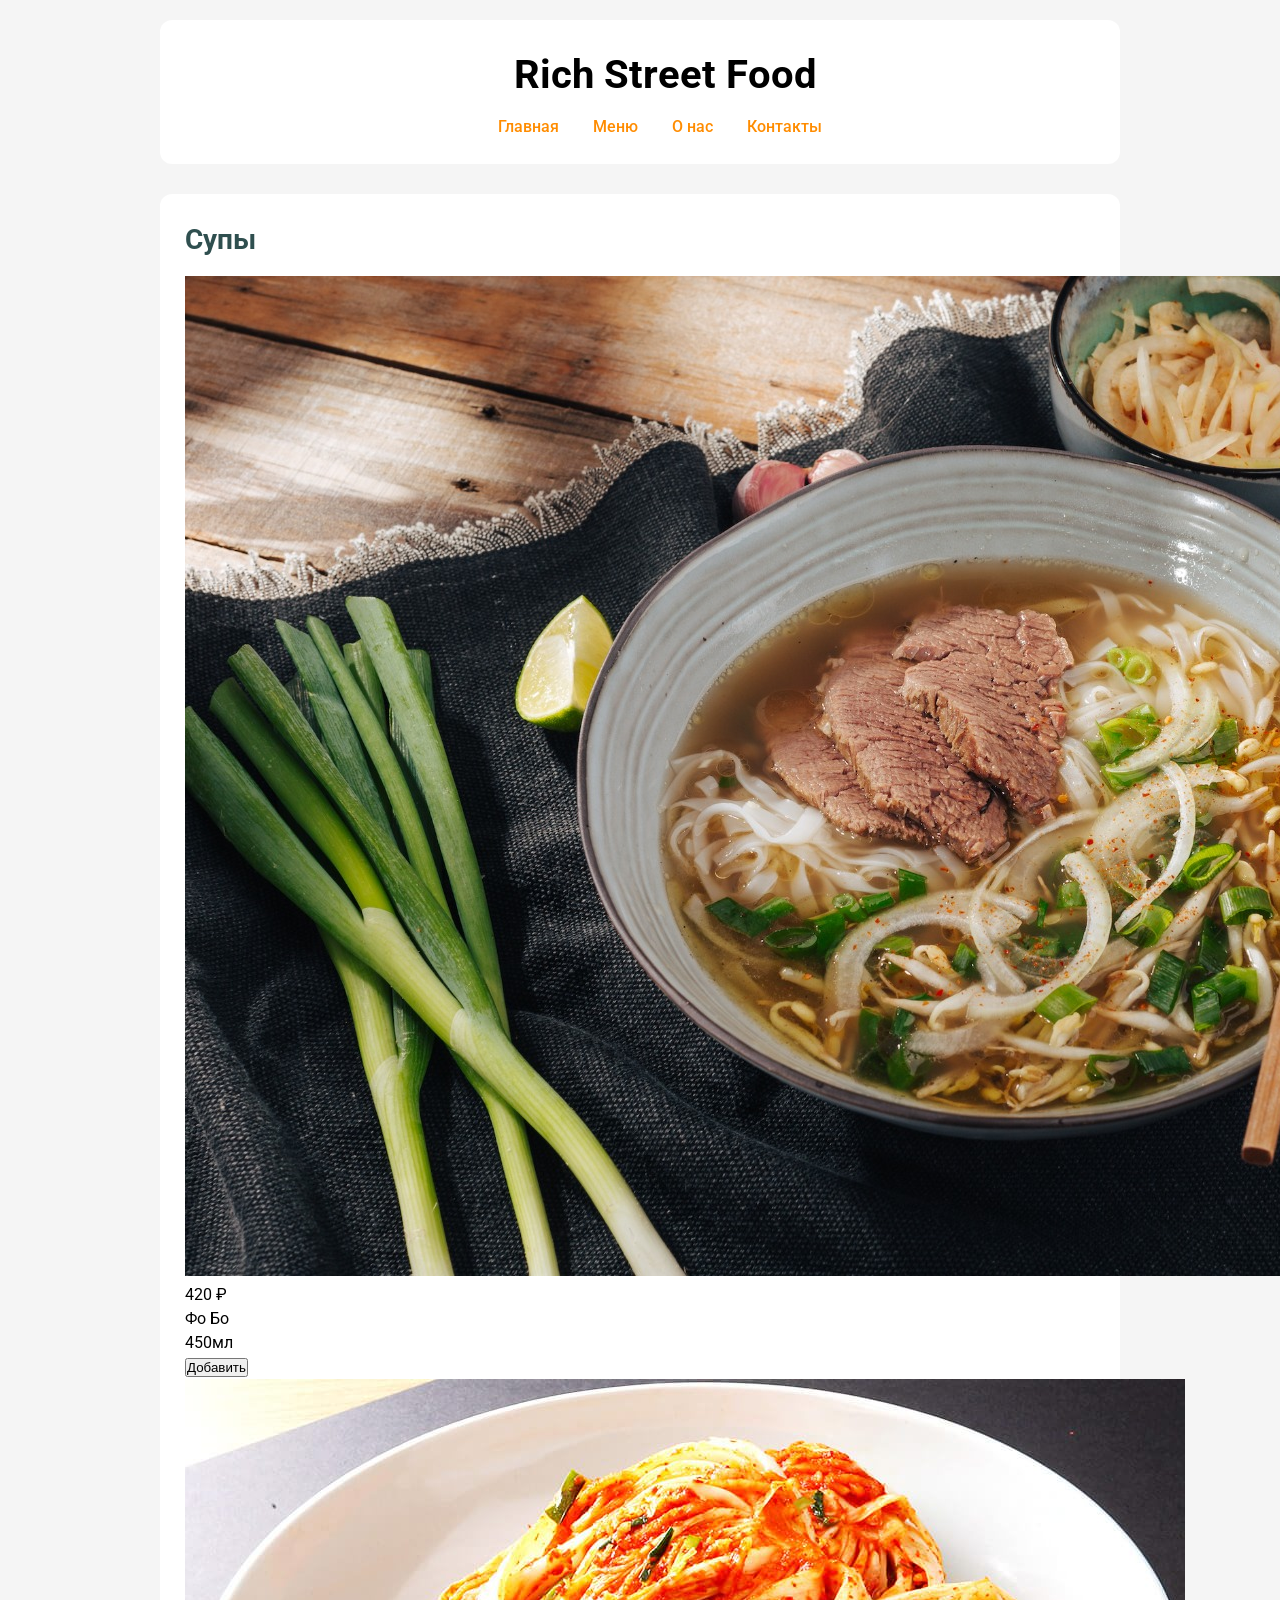
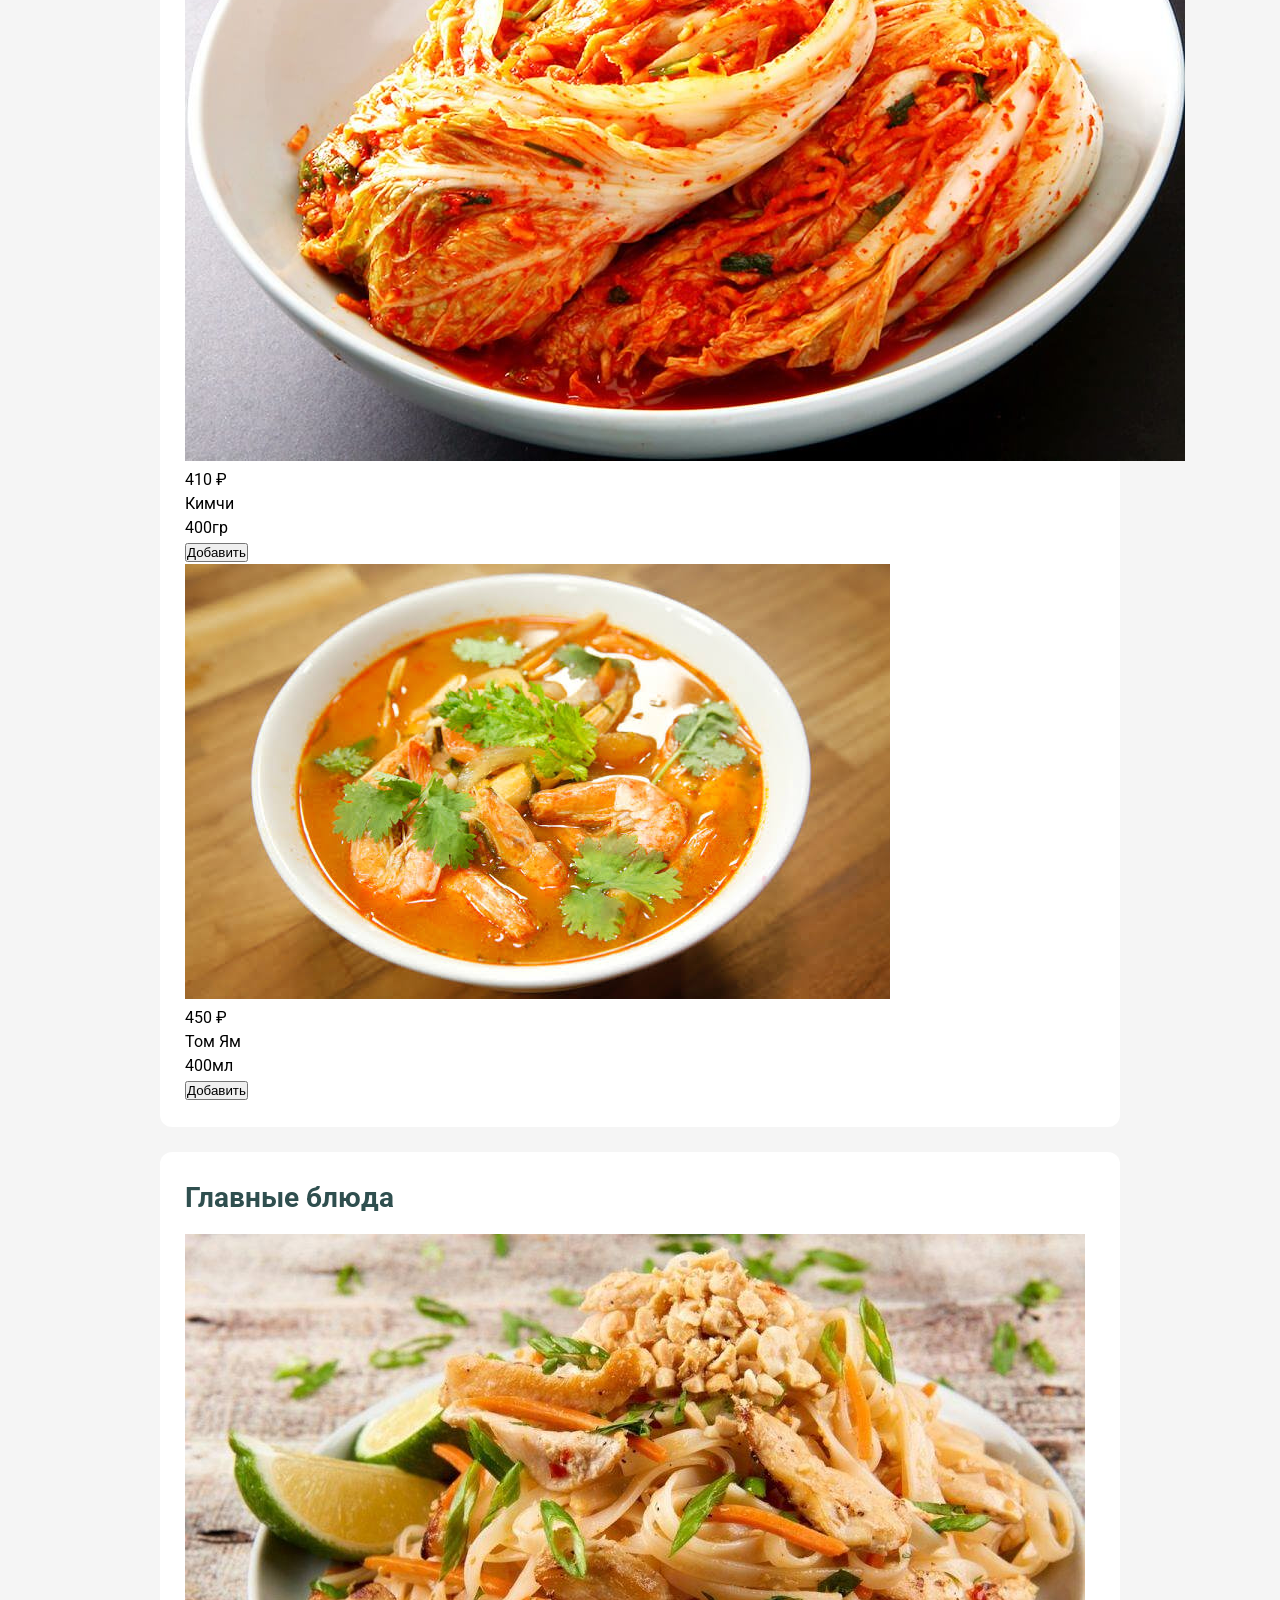
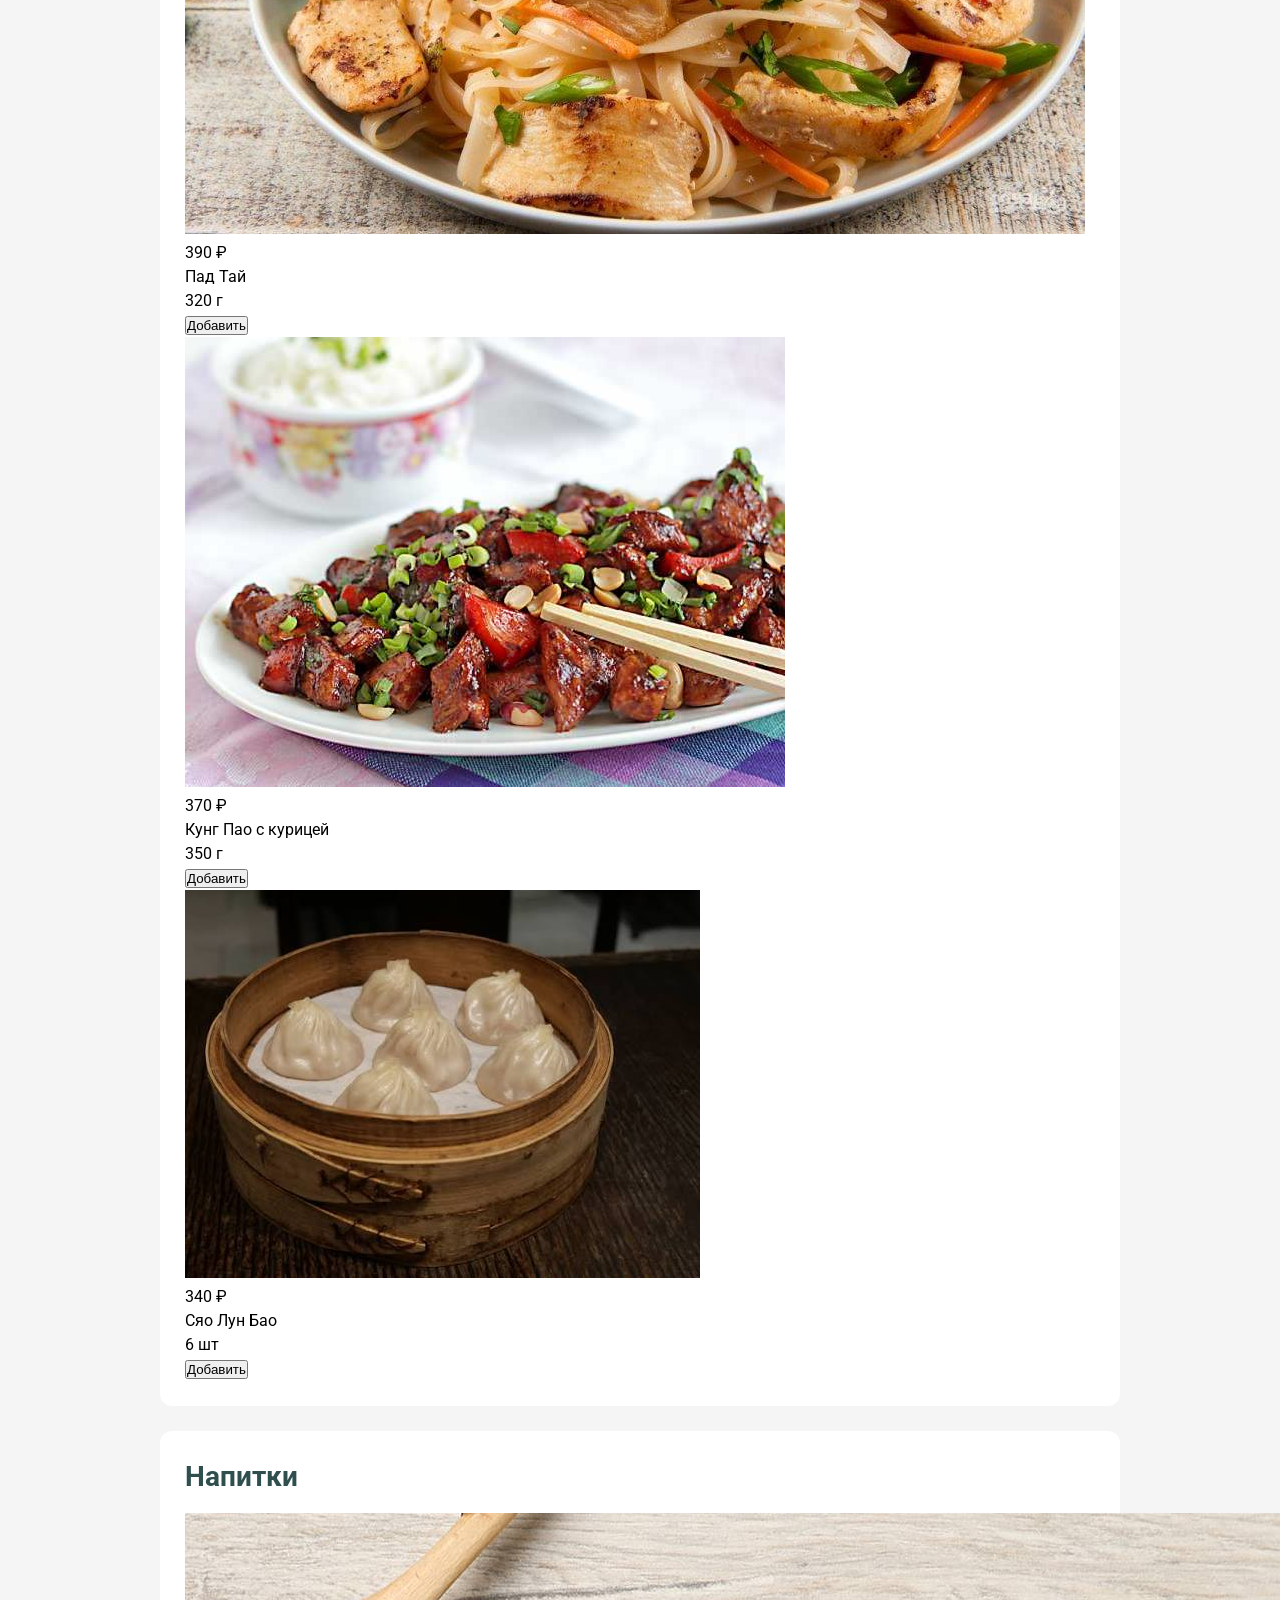
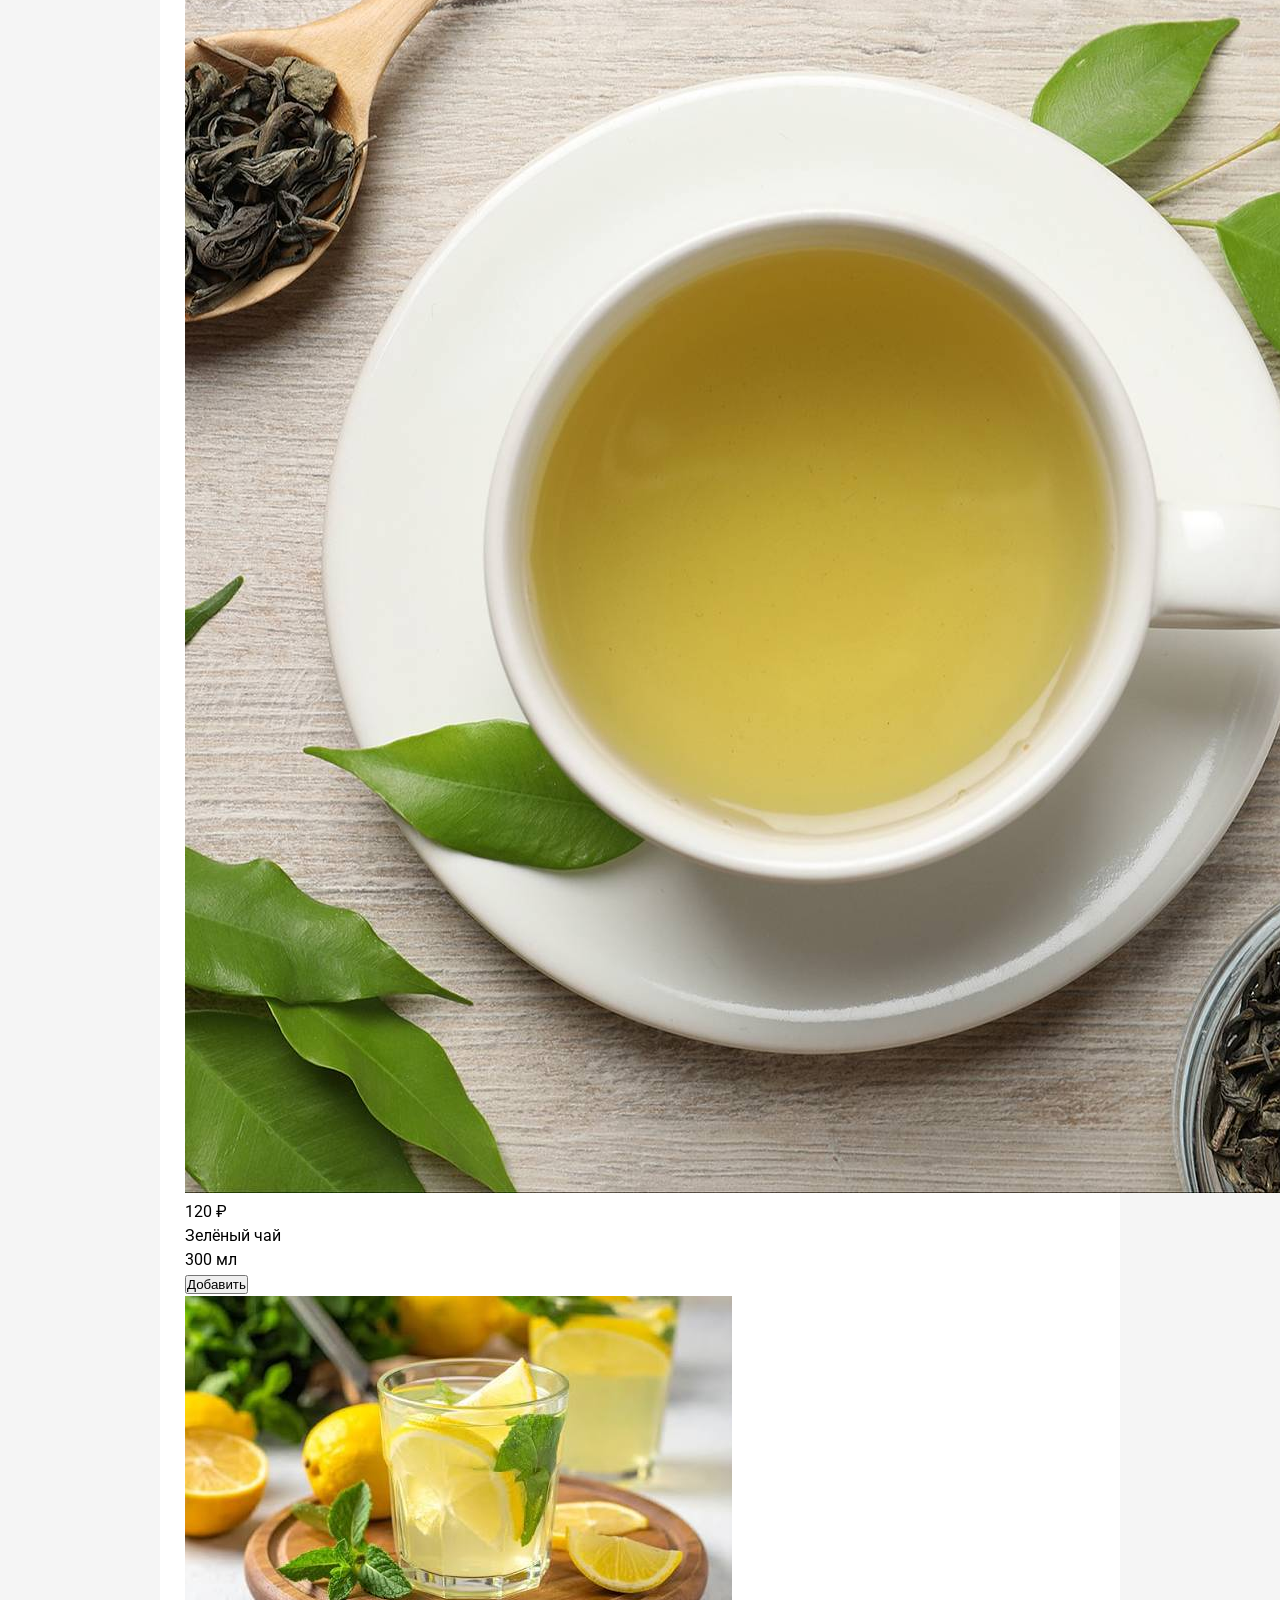
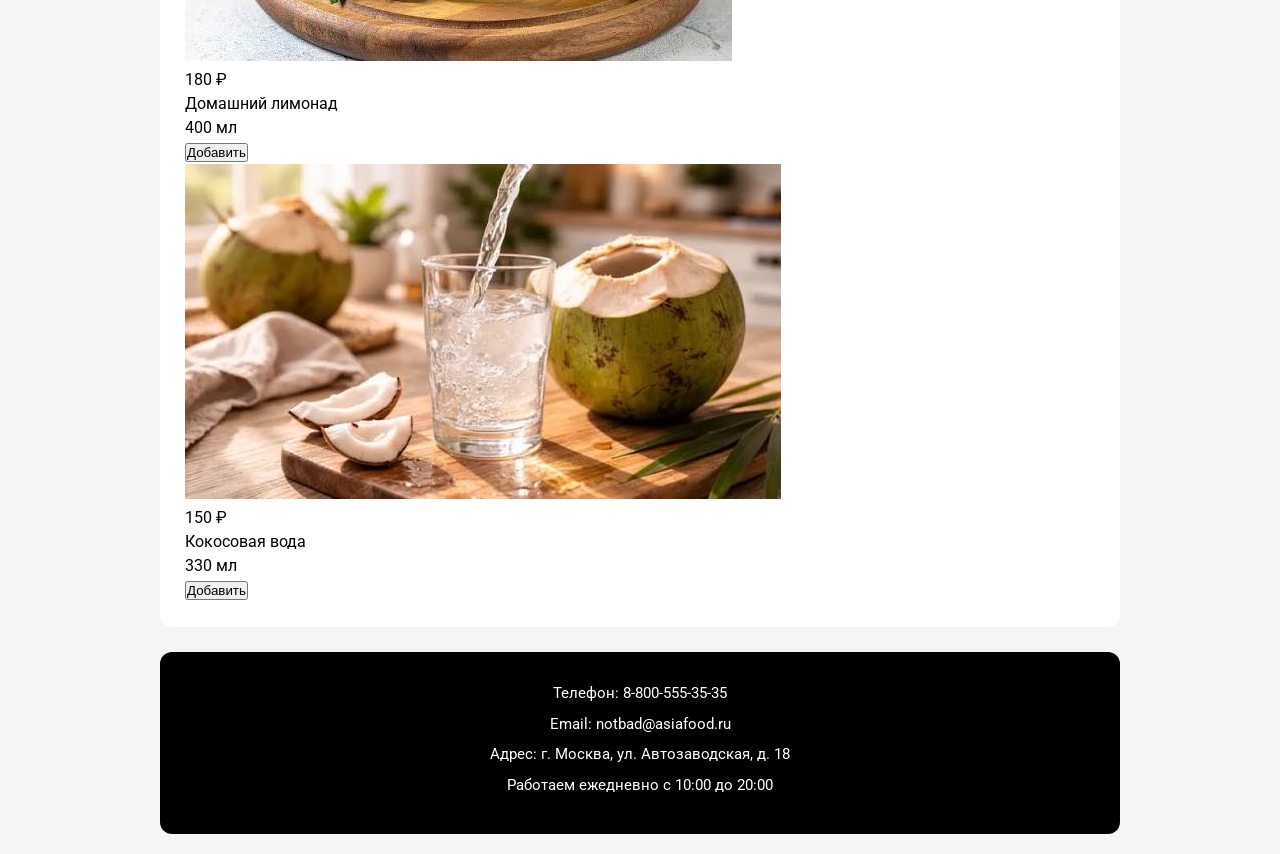
==== menu.html @ 9bdc8f91 "криво, но пока без css" ====
<!DOCTYPE html>
<html lang="ru">
<head>
    <meta charset="UTF-8">
    <meta name="viewport" content="width=device-width, initial-scale=1.0">
    <title>RichStreetFood_EvdokimovAD</title>
    <link rel="preconnect" href="https://fonts.googleapis.com">
    <link rel="preconnect" href="https://fonts.gstatic.com" crossorigin>
    <link href="https://fonts.googleapis.com/css2?family=Roboto:wght@400;500;700&display=swap" rel="stylesheet">
    <link rel="stylesheet" href="style.css">
    <link rel="stylesheet" href="menu.css">
</head>
<body>
    <div class="wrapper">
        <header>
            <h1>
                Rich Street Food
            </h1>
            <nav>
                <a href="index.html">Главная</a>
                <a href="menu.html">Меню</a>
                <a href="#">О нас</a>
                <a href="#contacts">Контакты</a>
            </nav>
        </header>
        <main>
            <section class="category">
                <h2>Супы</h2>
                <div class="dishes">
                    <div class="dish">
                        <img src="images/phobo.jpeg" alt="Фо Бо">
                        <p class="price">420 ₽</p>
                        <p class="name">Фо Бо</p>
                        <p class="weight">450мл</p>
                        <button>Добавить</button>
                    </div>
                    <div class="dish">
                        <img src="images/kimchenin.jpg" alt="Кимчи">
                        <p class="price">410 ₽</p>
                        <p class="name">Кимчи</p>
                        <p class="weight">400гр</p>
                        <button>Добавить</button>
                    </div>
                    <div class="dish">
                        <img src="images/tomyam.jpg" alt="Фо Бо">
                        <p class="price">450 ₽</p>
                        <p class="name">Том Ям</p>
                        <p class="weight">400мл</p>
                        <button>Добавить</button>
                    </div>
                </div>
            </section>

            <section class="category">
                <h2>Главные блюда</h2>
                <div class="dishes">
                    <div class="dish">
                        <img src="images/padtai.jpg" alt="Пад Тай">
                        <p class="price">390 ₽</p>
                        <p class="name">Пад Тай</p>
                        <p class="weight">320 г</p>
                        <button>Добавить</button>
                    </div>

                    <div class="dish">
                        <img src="images/kungchtototam.jpg" alt="Кунг Пао">
                        <p class="price">370 ₽</p>
                        <p class="name">Кунг Пао с курицей</p>
                        <p class="weight">350 г</p>
                        <button>Добавить</button>
                    </div>

                    <div class="dish">
                        <img src="images/xiaolunbao.jpg" alt="Сяо Лун Бао">
                        <p class="price">340 ₽</p>
                        <p class="name">Сяо Лун Бао</p>
                        <p class="weight">6 шт</p>
                        <button>Добавить</button>
                    </div>
                </div>
            </section>

            <section class="category">
                <h2>Напитки</h2>
                <div class="dishes">

                    <div class="dish">
                        <img src="images/greentea.jpg" alt="Зелёный чай">
                        <p class="price">120 ₽</p>
                        <p class="name">Зелёный чай</p>
                        <p class="weight">300 мл</p>
                        <button>Добавить</button>
                    </div>

                    <div class="dish">
                        <img src="images/limonad.jpg" alt="Лимонад">
                        <p class="price">180 ₽</p>
                        <p class="name">Домашний лимонад</p>
                        <p class="weight">400 мл</p>
                        <button>Добавить</button>
                    </div>

                    <div class="dish">
                        <img src="images/koks.jpg" alt="Кокосовая вода">
                        <p class="price">150 ₽</p>
                        <p class="name">Кокосовая вода</p>
                        <p class="weight">330 мл</p>
                        <button>Добавить</button>
                    </div>

                </div>
            </section>
        </main>

        <footer id="contacts">
            <p>Телефон: 8-800-555-35-35</p>
            <p>Email: notbad@asiafood.ru</p>
            <p>Адрес: г. Москва, ул. Автозаводская, д. 18</p>
            <p>Работаем ежедневно с 10:00 до 20:00</p>
        </footer>
    </div>
</body>
</html>
---- style.css ----
* {
    margin: 0;
    padding: 0;
    box-sizing: border-box;
}

body {
    font-family: 'Roboto', sans-serif;
    font-size: 16px;
    color: black;
    line-height: 1.5;
    max-width: 1000px;
    margin: 0 auto;
    padding: 20px;
    background-color: whitesmoke;
}

header {
    background-color: white;
    padding: 25px 20px;
    margin-bottom: 30px;
    text-align: center;
    border-radius: 12px;
}
h1 {
    font-size: 40px;
    margin-left: 50px
}

nav {
    margin-top: 10px;
    margin-left: 40px;
}

nav a {
    text-decoration: none;
    font-family: 'Roboto', sans-serif;
    font-size: 16px;
    color: darkorange;
    margin: 0 15px;
    font-weight: 500;
}

nav a:hover {
    color: orangered;
}

section {
    background-color: white;
    padding: 25px;
    margin-bottom: 25px;
    border-radius: 12px;
}

section h2 {
    font-size: 28px;
    font-weight: 700;
    color: darkslategray;
    margin-bottom: 15px;
}

.about img {
    width: 100%;
    max-width: 500px;
    height: auto;
    display: block;
    margin-bottom: 15px;
    border-radius: 12px;
}

.about p {
    font-size: 22px;
    color: dimgray;
}

.advantages ul {
    margin-left: 30;
}

.advantages li {
    margin-bottom: 8px;
    font-size: 20px;
}

table {
    width: 100%;
    border-collapse: collapse;
    margin-top: 8px;
}

th, td {
    border: 1px solid darkgray;
    padding: 12px 14px;
    text-align: left;
    font-size: 15px;
}

th {
    background-color: lightgray;
    font-weight: 700;
}

footer {
    background-color: black;
    color: white;
    padding: 30px 20px;
    margin-top: 20px;
    border-radius: 12px;
    text-align: center;
}

footer p {
    margin-bottom: 8px;
    font-size: 15px;
}

footer a {
    text-decoration: none;
    font-family: 'Roboto', sans-serif;
    font-size: 15px;
    color: orange;
}

footer a:hover {
    color: white;
}
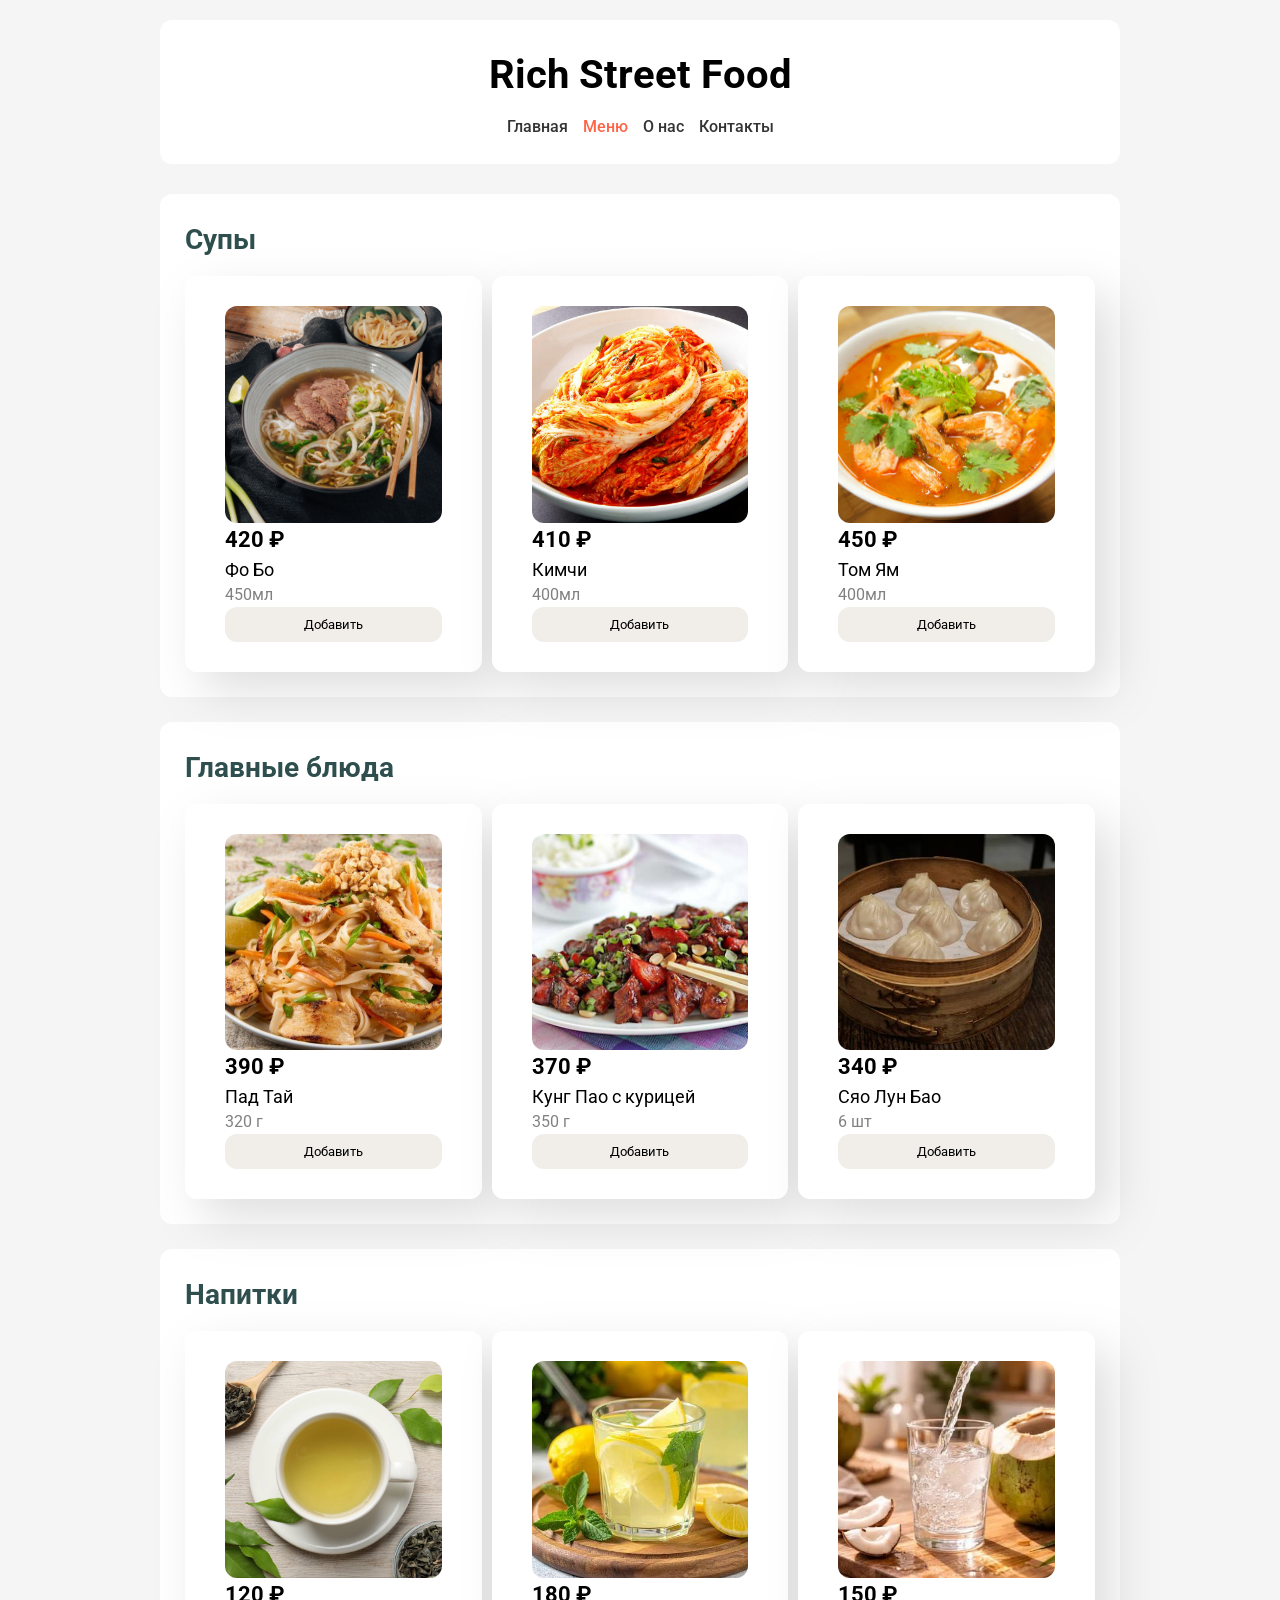
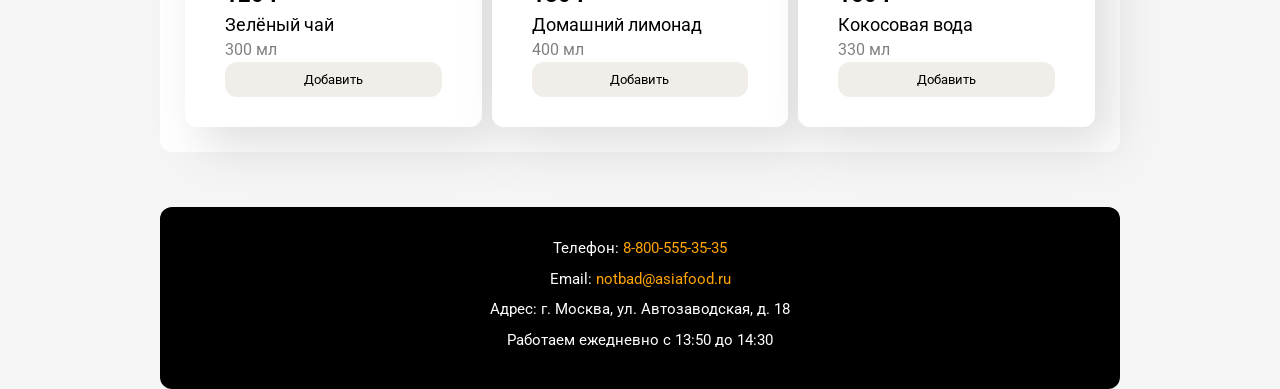
==== commit d9e31f6c: "v2 версия с css" ====
--- a/menu.html
+++ b/menu.html
@@ -18,8 +18,8 @@
             </h1>
             <nav>
                 <a href="index.html">Главная</a>
-                <a href="menu.html">Меню</a>
-                <a href="#">О нас</a>
+                <a href="menu.html" id="active">Меню</a>
+                <a href="index.html#about">О нас</a>
                 <a href="#contacts">Контакты</a>
             </nav>
         </header>
@@ -38,7 +38,7 @@
                         <img src="images/kimchenin.jpg" alt="Кимчи">
                         <p class="price">410 ₽</p>
                         <p class="name">Кимчи</p>
-                        <p class="weight">400гр</p>
+                        <p class="weight">400мл</p>
                         <button>Добавить</button>
                     </div>
                     <div class="dish">
@@ -113,10 +113,10 @@
         </main>
 
         <footer id="contacts">
-            <p>Телефон: 8-800-555-35-35</p>
-            <p>Email: notbad@asiafood.ru</p>
+            <p>Телефон: <a href="tel:+78005553535">8-800-555-35-35</a></p>
+            <p>Email: <a href="mailto:notbad@asiafood.ru">notbad@asiafood.ru</a></p>
             <p>Адрес: г. Москва, ул. Автозаводская, д. 18</p>
-            <p>Работаем ежедневно с 10:00 до 20:00</p>
+            <p>Работаем ежедневно с 13:50 до 14:30</p>
         </footer>
     </div>
 </body>
--- a/style.css
+++ b/style.css
@@ -2,6 +2,10 @@
     margin: 0;
     padding: 0;
     box-sizing: border-box;
+}
+
+html, body {
+    height: 100%;
 }
 
 body {
@@ -15,6 +19,12 @@
     background-color: whitesmoke;
 }
 
+.wrapper {
+    min-height: 100%;
+    display: flex;
+    flex-direction: column;
+}
+
 header {
     background-color: white;
     padding: 25px 20px;
@@ -24,25 +34,36 @@
 }
 h1 {
     font-size: 40px;
-    margin-left: 50px
 }
 
 nav {
+    display: flex;
+    justify-content: center;
+    gap: 15px;
+    flex-wrap: wrap;
     margin-top: 10px;
-    margin-left: 40px;
 }
 
 nav a {
     text-decoration: none;
     font-family: 'Roboto', sans-serif;
     font-size: 16px;
-    color: darkorange;
-    margin: 0 15px;
+    color: #333;
     font-weight: 500;
 }
 
 nav a:hover {
-    color: orangered;
+    color: tomato;
+}
+
+#active {
+    color: tomato;
+}
+
+main {
+    flex: 1 0 auto;
+    padding: 0;
+    margin-bottom: 10px;
 }
 
 section {
@@ -74,7 +95,7 @@
 }
 
 .advantages ul {
-    margin-left: 30;
+    margin-left: 30px;
 }
 
 .advantages li {
@@ -123,4 +144,45 @@
 
 footer a:hover {
     color: white;
+}
+
+/* Медиа-запросы (главная страница) */
+@media (max-width: 800px) {
+    .about img {
+        width: 500px;
+    }
+
+    nav {
+        justify-content: space-between;
+    }
+}
+
+@media (max-width: 600px) {
+    h1 {
+        text-align: center;
+    }
+
+    nav {
+        flex-direction: column;
+        align-items: center;
+    }
+
+    nav a {
+        font-size: 20px;
+    }
+
+    .about img {
+        width: 100%;
+        max-width: none;
+    }
+
+    table, th, td {
+        font-size: 13px;
+    }
+}
+
+@media (max-width: 400px) {
+    table, th, td {
+        font-size: 11px;
+    }
 }
--- a/menu.css
+++ b/menu.css
@@ -0,0 +1,72 @@
+.dishes {
+    display: grid;  /* двумерная сетка */
+    grid-template-columns: repeat(3, 1fr); /* 3 колонки одинаковой ширины */
+    gap: 10px;
+}
+
+.dish {
+    display: flex;
+    flex-direction: column;
+    background-color: white;
+    padding: 30px 40px;
+    border-radius: 12px;
+    cursor: pointer;
+    filter: drop-shadow(17px 19px 24px rgba(0, 0, 0, 0.13));
+}
+
+.dish .name {
+    flex-grow: 1;    /* занимает всё свободное место по вертикали */
+    font-size: 18px;
+}
+
+.dish:hover {
+    border: 2px solid tomato;
+}
+
+.dish:hover button {
+    background-color: tomato;
+    color: white;
+}
+
+.dish img {
+    width: 100%;
+    aspect-ratio: 1 / 1;
+    object-fit: cover;
+    border-radius: 12px;
+}
+
+.dish .price {
+    font-size: 22px;
+    font-weight: 700;
+}
+
+.dish .weight {
+    color: gray;
+}
+
+.dish button {
+    background-color: #f1eee9;
+    border: none;
+    padding: 10px 30px;
+    border-radius: 12px;
+    cursor: pointer;
+    margin-top: auto;
+    font-family: 'Roboto', sans-serif;
+}
+
+/* Медиа-запросы (страница «Собрать ланч») */
+@media (max-width: 800px) {
+    .dishes {
+        grid-template-columns: repeat(2, 1fr);
+    }
+}
+
+@media (max-width: 600px) {
+    .dishes {
+        grid-template-columns: 1fr;
+    }
+
+    section h2 {
+        text-align: center;
+    }
+}
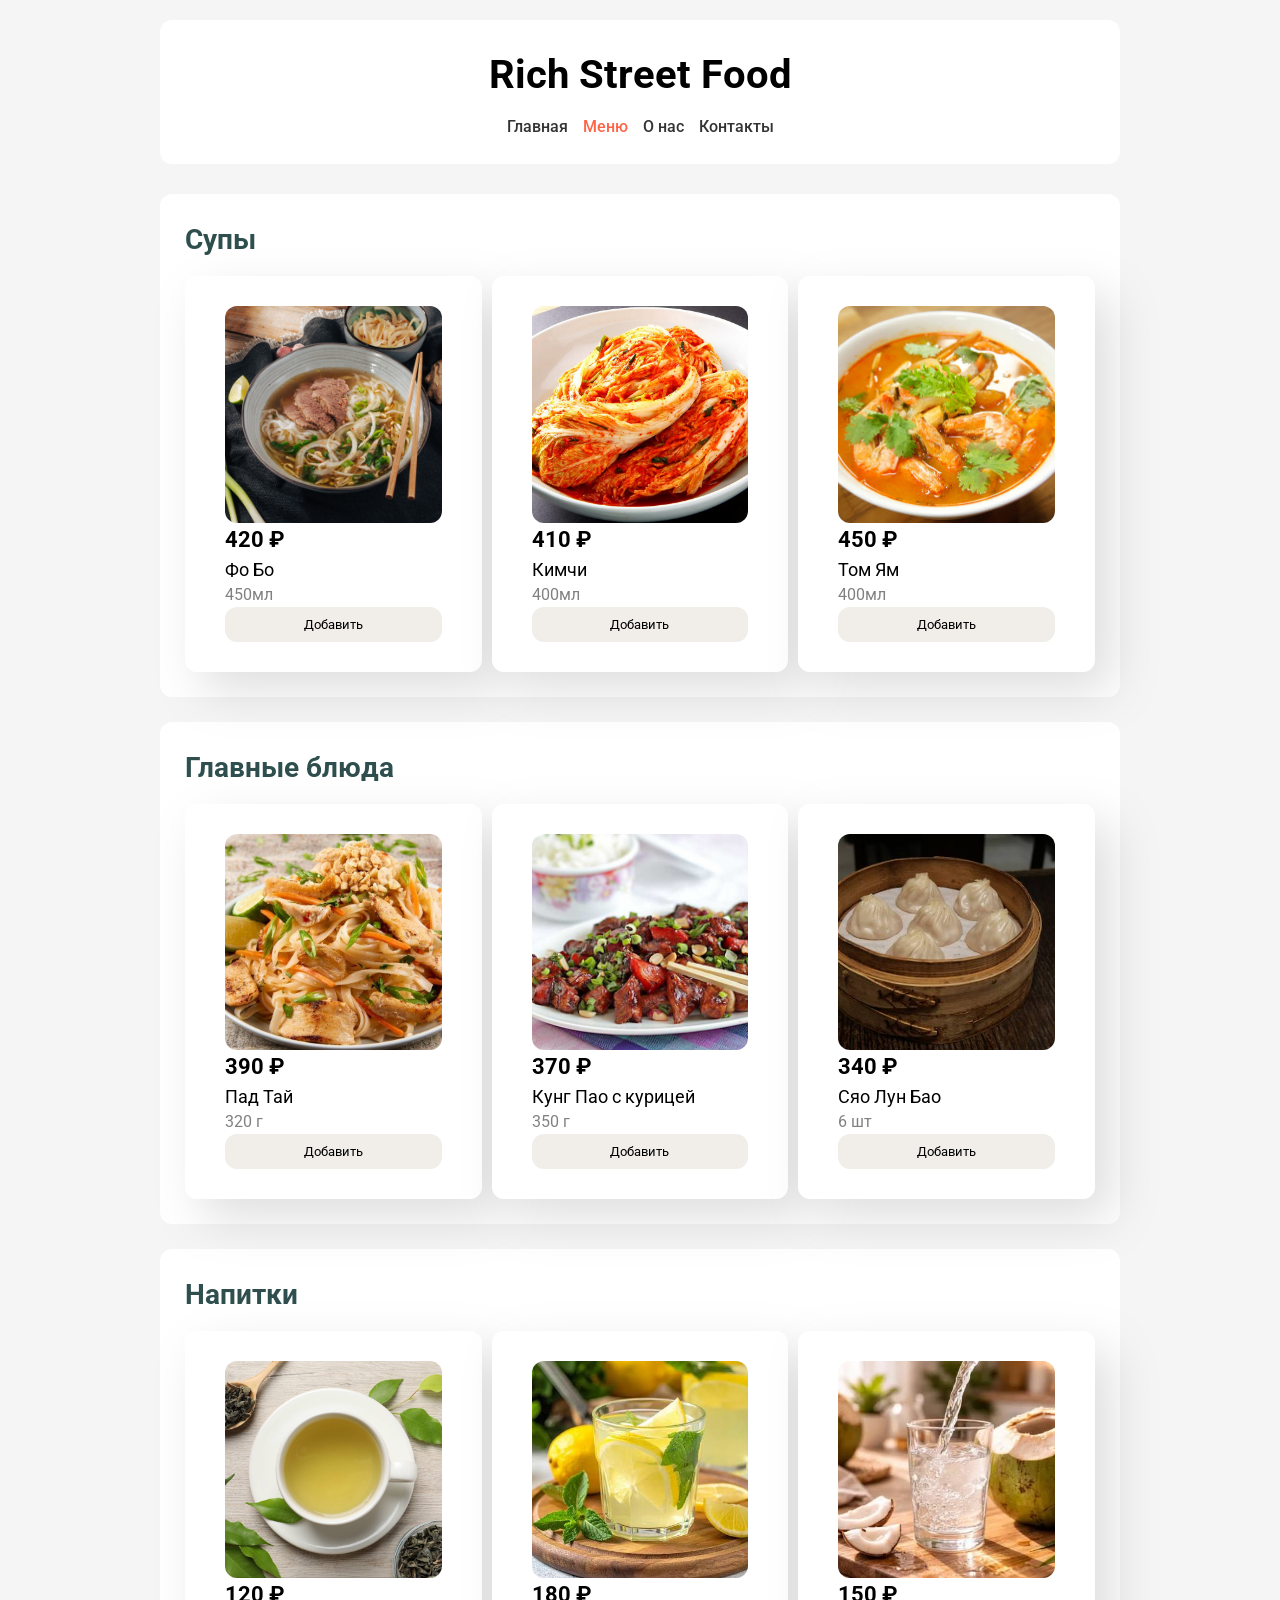
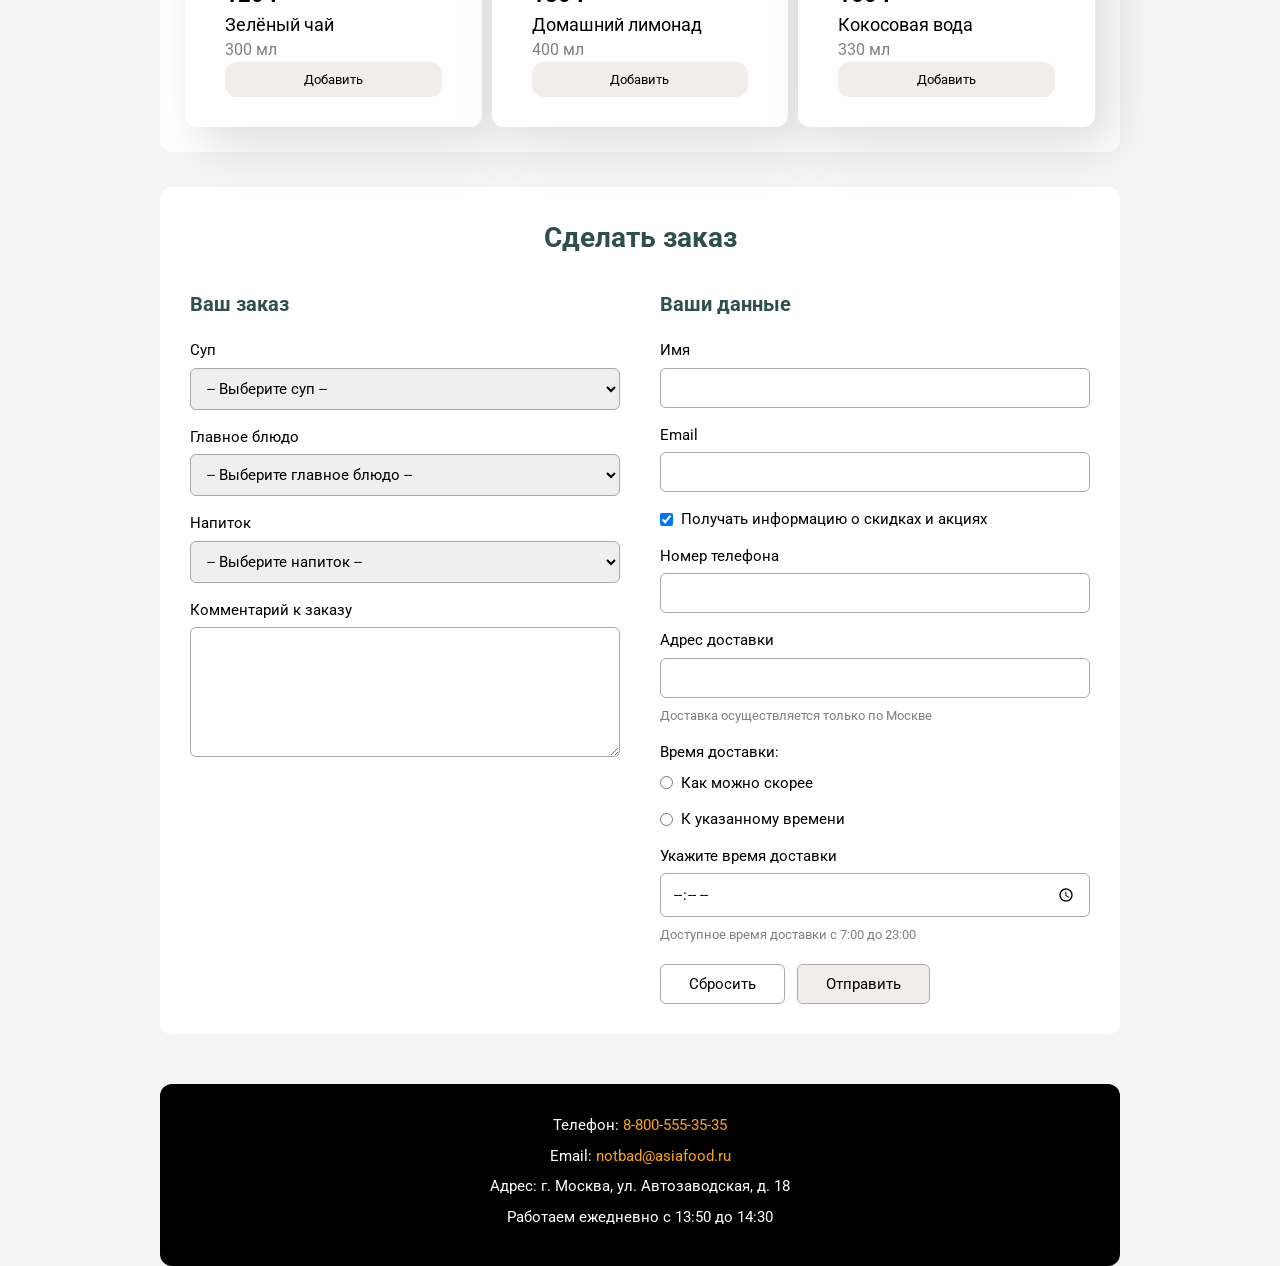
==== commit 7cf6c5c4: "LR3-заказ с html and css" ====
--- a/menu.html
+++ b/menu.html
@@ -112,6 +112,91 @@
             </section>
         </main>
 
+        <section class="order">
+            <h2>Сделать заказ</h2>
+            <form action="https://httpbin.org/post" method="POST" class="order-form">
+
+                <div class="order-left">
+                    <h3>Ваш заказ</h3>
+
+                    <label for="soup">Суп</label>
+                    <select id="soup" name="soup" required>
+                        <option value="">-- Выберите суп --</option>
+                        <option value="phobo">Фо Бо</option>
+                        <option value="kimchi">Кимчи Ччиге</option>
+                        <option value="tomyam">Том Ям</option>
+                        <option value="noone">Не брать</option>
+                    </select>
+
+                    <label for="main">Главное блюдо</label>
+                    <select id="main" name="main" required>
+                        <option value="">-- Выберите главное блюдо --</option>
+                        <option value="padthai">Пад Тай</option>
+                        <option value="kungpao">Кунг Пао с курицей</option>
+                        <option value="xiaolongbao">Сяо Лун Бао</option>
+                        <option value="banhmi">Бан Ми</option>
+                        <option value="noone">Не брать</option>
+                    </select>
+
+                    <label for="drink">Напиток</label>
+                    <select id="drink" name="drink" required>
+                        <option value="">-- Выберите напиток --</option>
+                        <option value="greentea">Зелёный чай</option>
+                        <option value="lemonade">Домашний лимонад</option>
+                        <option value="coconut">Кокосовая вода</option>
+                        <option value="noone">Не брать</option>                        
+                    </select>
+
+                    <label for="comment">Комментарий к заказу</label>
+                    <textarea id="comment" name="comment" rows="6"></textarea>
+                </div>
+
+                <div class="order-right">
+                    <h3>Ваши данные</h3>
+
+                    <label for="name">Имя</label>
+                    <input type="text" id="name" name="name" required>
+
+                    <label for="email">Email</label>
+                    <input type="email" id="email" name="email" required>
+
+                    <div class="checkbox-row">
+                        <input type="checkbox" id="subscribe" name="subscribe" value="yes" checked>
+                        <label for="subscribe">Получать информацию о скидках и акциях</label>
+                    </div>
+
+                    <label for="phone">Номер телефона</label>
+                    <input type="tel" id="phone" name="phone" required>
+
+                    <label for="address">Адрес доставки</label>
+                    <input type="text" id="address" name="address" required>
+                    <p class="note">Доставка осуществляется только по Москве</p>
+
+                    <p class="delivery-title">Время доставки:</p>
+
+                    <div class="radio-row">
+                        <input type="radio" id="asap" name="delivery_time" value="asap" required>
+                        <label for="asap">Как можно скорее</label>
+                    </div>
+
+                    <div class="radio-row">
+                        <input type="radio" id="exact" name="delivery_time" value="exact">
+                        <label for="exact">К указанному времени</label>
+                    </div>
+
+                    <label for="time">Укажите время доставки</label>
+                    <input type="time" id="time" name="time" min="07:00" max="23:00" step="300">
+                    <p class="note">Доступное время доставки с 7:00 до 23:00</p>
+
+                    <div class="buttons">
+                        <button type="reset">Сбросить</button>
+                        <button type="submit">Отправить</button>
+                    </div>
+                </div>
+
+            </form>
+        </section>
+
         <footer id="contacts">
             <p>Телефон: <a href="tel:+78005553535">8-800-555-35-35</a></p>
             <p>Email: <a href="mailto:notbad@asiafood.ru">notbad@asiafood.ru</a></p>
--- a/menu.css
+++ b/menu.css
@@ -69,4 +69,120 @@
     section h2 {
         text-align: center;
     }
+}
+
+.order {
+    background-color: white;
+    padding: 30px;
+    margin-bottom: 30px;
+    border-radius: 12px;
+}
+
+.order h2 {
+    text-align: center;
+    font-size: 28px;
+    margin-bottom: 30px;
+    color: darkslategray;
+}
+
+.order-form {
+    display: grid;
+    grid-template-columns: 1fr 1fr;
+    gap: 40px;
+}
+
+.order-left h3,
+.order-right h3 {
+    font-size: 20px;
+    margin-bottom: 20px;
+    color: darkslategray;
+}
+
+/* Подписи и поля */
+.order label {
+    display: block;
+    margin-bottom: 6px;
+    font-size: 15px;
+}
+
+.order select,
+.order input[type="text"],
+.order input[type="email"],
+.order input[type="tel"],
+.order input[type="time"],
+.order textarea {
+    width: 100%;
+    padding: 10px 12px;
+    margin-bottom: 16px;
+    border: 1px solid darkgray;
+    border-radius: 6px;
+    font-family: 'Roboto', sans-serif;
+    font-size: 15px;
+    box-sizing: border-box;
+}
+
+.order textarea {
+    resize: vertical;
+    min-height: 90px;
+}
+
+/* Чекбокс и радио */
+.checkbox-row,
+.radio-row {
+    display: flex;
+    align-items: center;
+    gap: 8px;
+    margin-bottom: 14px;
+}
+
+.checkbox-row label,
+.radio-row label {
+    margin-bottom: 0;
+    font-size: 15px;
+}
+
+.delivery-title {
+    margin: 10px 0 8px;
+    font-size: 15px;
+}
+
+.note {
+    font-size: 13px;
+    color: gray;
+    margin: -8px 0 16px;
+}
+
+/* Кнопки */
+.buttons {
+    display: flex;
+    gap: 12px;
+    margin-top: 20px;
+}
+
+.buttons button {
+    padding: 10px 28px;
+    border: 1px solid darkgray;
+    border-radius: 6px;
+    background-color: white;
+    font-family: 'Roboto', sans-serif;
+    font-size: 15px;
+    cursor: pointer;
+}
+
+.buttons button[type="submit"] {
+    background-color: #f1eee9;
+}
+
+.buttons button:hover {
+    background-color: tomato;
+    color: white;
+    border-color: tomato;
+}
+
+/* Адаптив формы */
+@media (max-width: 800px) {
+    .order-form {
+        grid-template-columns: 1fr;
+        gap: 30px;
+    }
 }
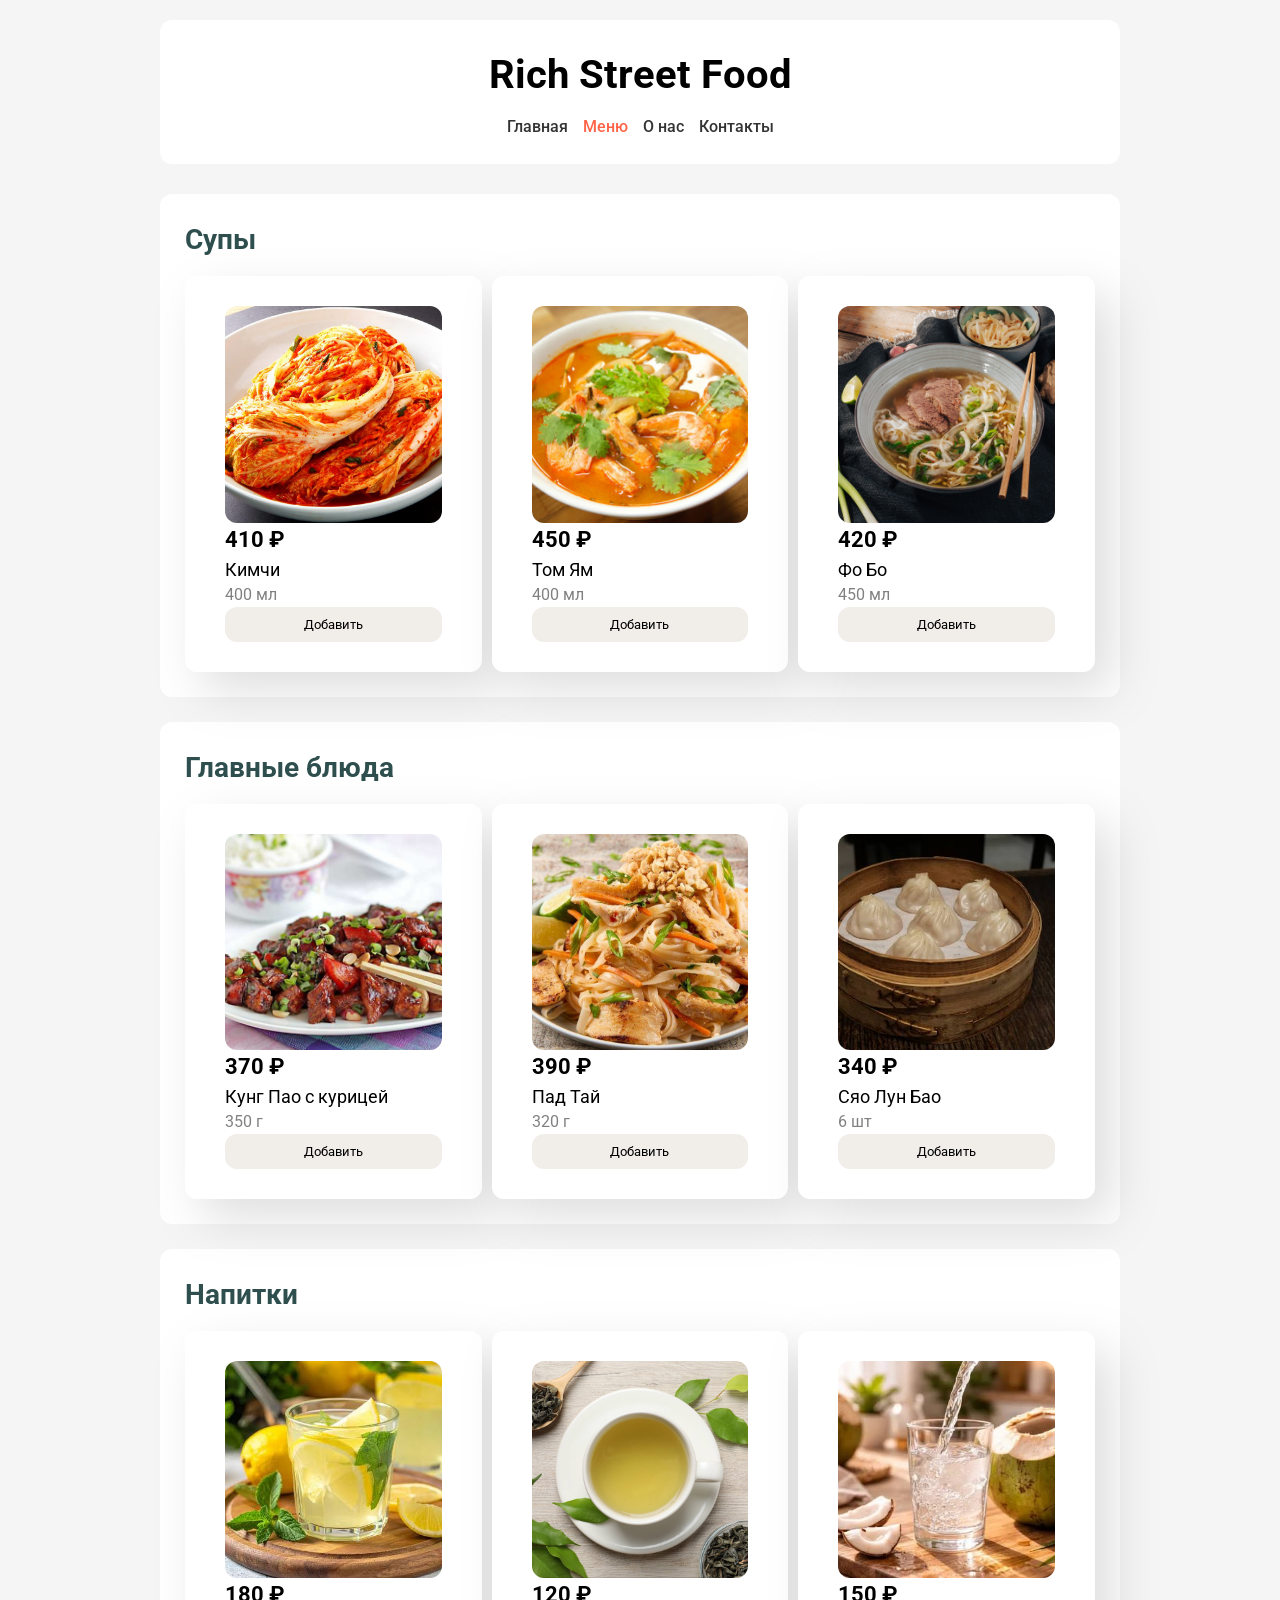
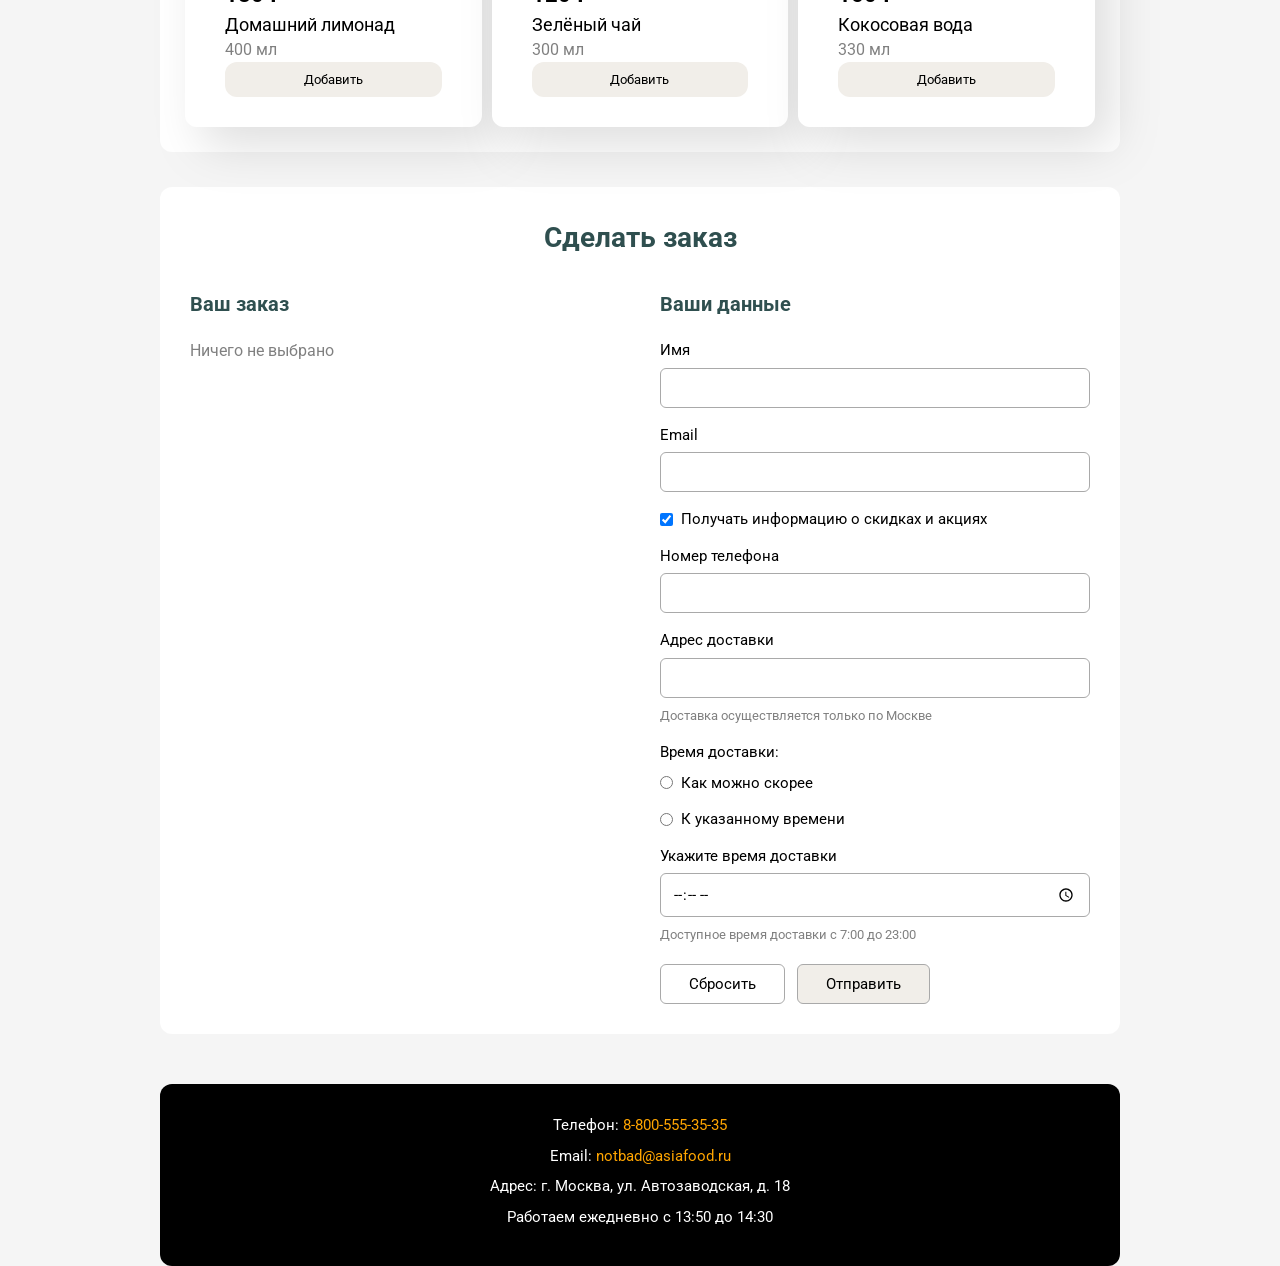
==== commit 1cfaab6a: "Добавлен js, массив блюд и логика добвления в заказ" ====
--- a/menu.html
+++ b/menu.html
@@ -26,88 +26,18 @@
         <main>
             <section class="category">
                 <h2>Супы</h2>
-                <div class="dishes">
-                    <div class="dish">
-                        <img src="images/phobo.jpeg" alt="Фо Бо">
-                        <p class="price">420 ₽</p>
-                        <p class="name">Фо Бо</p>
-                        <p class="weight">450мл</p>
-                        <button>Добавить</button>
-                    </div>
-                    <div class="dish">
-                        <img src="images/kimchenin.jpg" alt="Кимчи">
-                        <p class="price">410 ₽</p>
-                        <p class="name">Кимчи</p>
-                        <p class="weight">400мл</p>
-                        <button>Добавить</button>
-                    </div>
-                    <div class="dish">
-                        <img src="images/tomyam.jpg" alt="Фо Бо">
-                        <p class="price">450 ₽</p>
-                        <p class="name">Том Ям</p>
-                        <p class="weight">400мл</p>
-                        <button>Добавить</button>
-                    </div>
-                </div>
+                <div class="dishes" id="soups"></div>
             </section>
 
             <section class="category">
                 <h2>Главные блюда</h2>
-                <div class="dishes">
-                    <div class="dish">
-                        <img src="images/padtai.jpg" alt="Пад Тай">
-                        <p class="price">390 ₽</p>
-                        <p class="name">Пад Тай</p>
-                        <p class="weight">320 г</p>
-                        <button>Добавить</button>
-                    </div>
-
-                    <div class="dish">
-                        <img src="images/kungchtototam.jpg" alt="Кунг Пао">
-                        <p class="price">370 ₽</p>
-                        <p class="name">Кунг Пао с курицей</p>
-                        <p class="weight">350 г</p>
-                        <button>Добавить</button>
-                    </div>
-
-                    <div class="dish">
-                        <img src="images/xiaolunbao.jpg" alt="Сяо Лун Бао">
-                        <p class="price">340 ₽</p>
-                        <p class="name">Сяо Лун Бао</p>
-                        <p class="weight">6 шт</p>
-                        <button>Добавить</button>
-                    </div>
+                <div class="dishes" id="main-dishes">
                 </div>
             </section>
 
             <section class="category">
                 <h2>Напитки</h2>
-                <div class="dishes">
-
-                    <div class="dish">
-                        <img src="images/greentea.jpg" alt="Зелёный чай">
-                        <p class="price">120 ₽</p>
-                        <p class="name">Зелёный чай</p>
-                        <p class="weight">300 мл</p>
-                        <button>Добавить</button>
-                    </div>
-
-                    <div class="dish">
-                        <img src="images/limonad.jpg" alt="Лимонад">
-                        <p class="price">180 ₽</p>
-                        <p class="name">Домашний лимонад</p>
-                        <p class="weight">400 мл</p>
-                        <button>Добавить</button>
-                    </div>
-
-                    <div class="dish">
-                        <img src="images/koks.jpg" alt="Кокосовая вода">
-                        <p class="price">150 ₽</p>
-                        <p class="name">Кокосовая вода</p>
-                        <p class="weight">330 мл</p>
-                        <button>Добавить</button>
-                    </div>
-
+                <div class="dishes" id="drinks">
                 </div>
             </section>
         </main>
@@ -119,36 +49,9 @@
                 <div class="order-left">
                     <h3>Ваш заказ</h3>
 
-                    <label for="soup">Суп</label>
-                    <select id="soup" name="soup" required>
-                        <option value="">-- Выберите суп --</option>
-                        <option value="phobo">Фо Бо</option>
-                        <option value="kimchi">Кимчи Ччиге</option>
-                        <option value="tomyam">Том Ям</option>
-                        <option value="noone">Не брать</option>
-                    </select>
-
-                    <label for="main">Главное блюдо</label>
-                    <select id="main" name="main" required>
-                        <option value="">-- Выберите главное блюдо --</option>
-                        <option value="padthai">Пад Тай</option>
-                        <option value="kungpao">Кунг Пао с курицей</option>
-                        <option value="xiaolongbao">Сяо Лун Бао</option>
-                        <option value="banhmi">Бан Ми</option>
-                        <option value="noone">Не брать</option>
-                    </select>
-
-                    <label for="drink">Напиток</label>
-                    <select id="drink" name="drink" required>
-                        <option value="">-- Выберите напиток --</option>
-                        <option value="greentea">Зелёный чай</option>
-                        <option value="lemonade">Домашний лимонад</option>
-                        <option value="coconut">Кокосовая вода</option>
-                        <option value="noone">Не брать</option>                        
-                    </select>
-
-                    <label for="comment">Комментарий к заказу</label>
-                    <textarea id="comment" name="comment" rows="6"></textarea>
+                    <div id="order-summary">
+                        <p class="nothing">Ничего не выбрано</p>
+                    </div>
                 </div>
 
                 <div class="order-right">
@@ -204,5 +107,8 @@
             <p>Работаем ежедневно с 13:50 до 14:30</p>
         </footer>
     </div>
+<script src="dishes.js"></script>
+<script src="script.js"></script>
+</body>
 </body>
 </html>
--- a/menu.css
+++ b/menu.css
@@ -185,4 +185,41 @@
         grid-template-columns: 1fr;
         gap: 30px;
     }
+}
+
+/* Блок «Ваш заказ» */
+.order-item {
+    margin-bottom: 18px;
+}
+
+.order-category {
+    font-weight: 700;
+    font-size: 16px;
+    margin-bottom: 4px;
+}
+
+.order-name {
+    font-size: 15px;
+    color: #333;
+}
+
+.order-total {
+    margin-top: 20px;
+    padding-top: 10px;
+    border-top: 1px solid #ddd;
+}
+
+.order-price {
+    font-size: 22px;
+    font-weight: 700;
+}
+
+.nothing {
+    color: gray;
+    font-size: 16px;
+}
+
+/* Выделенная карточка */
+.dish.selected {
+    border: 2px solid tomato;
 }
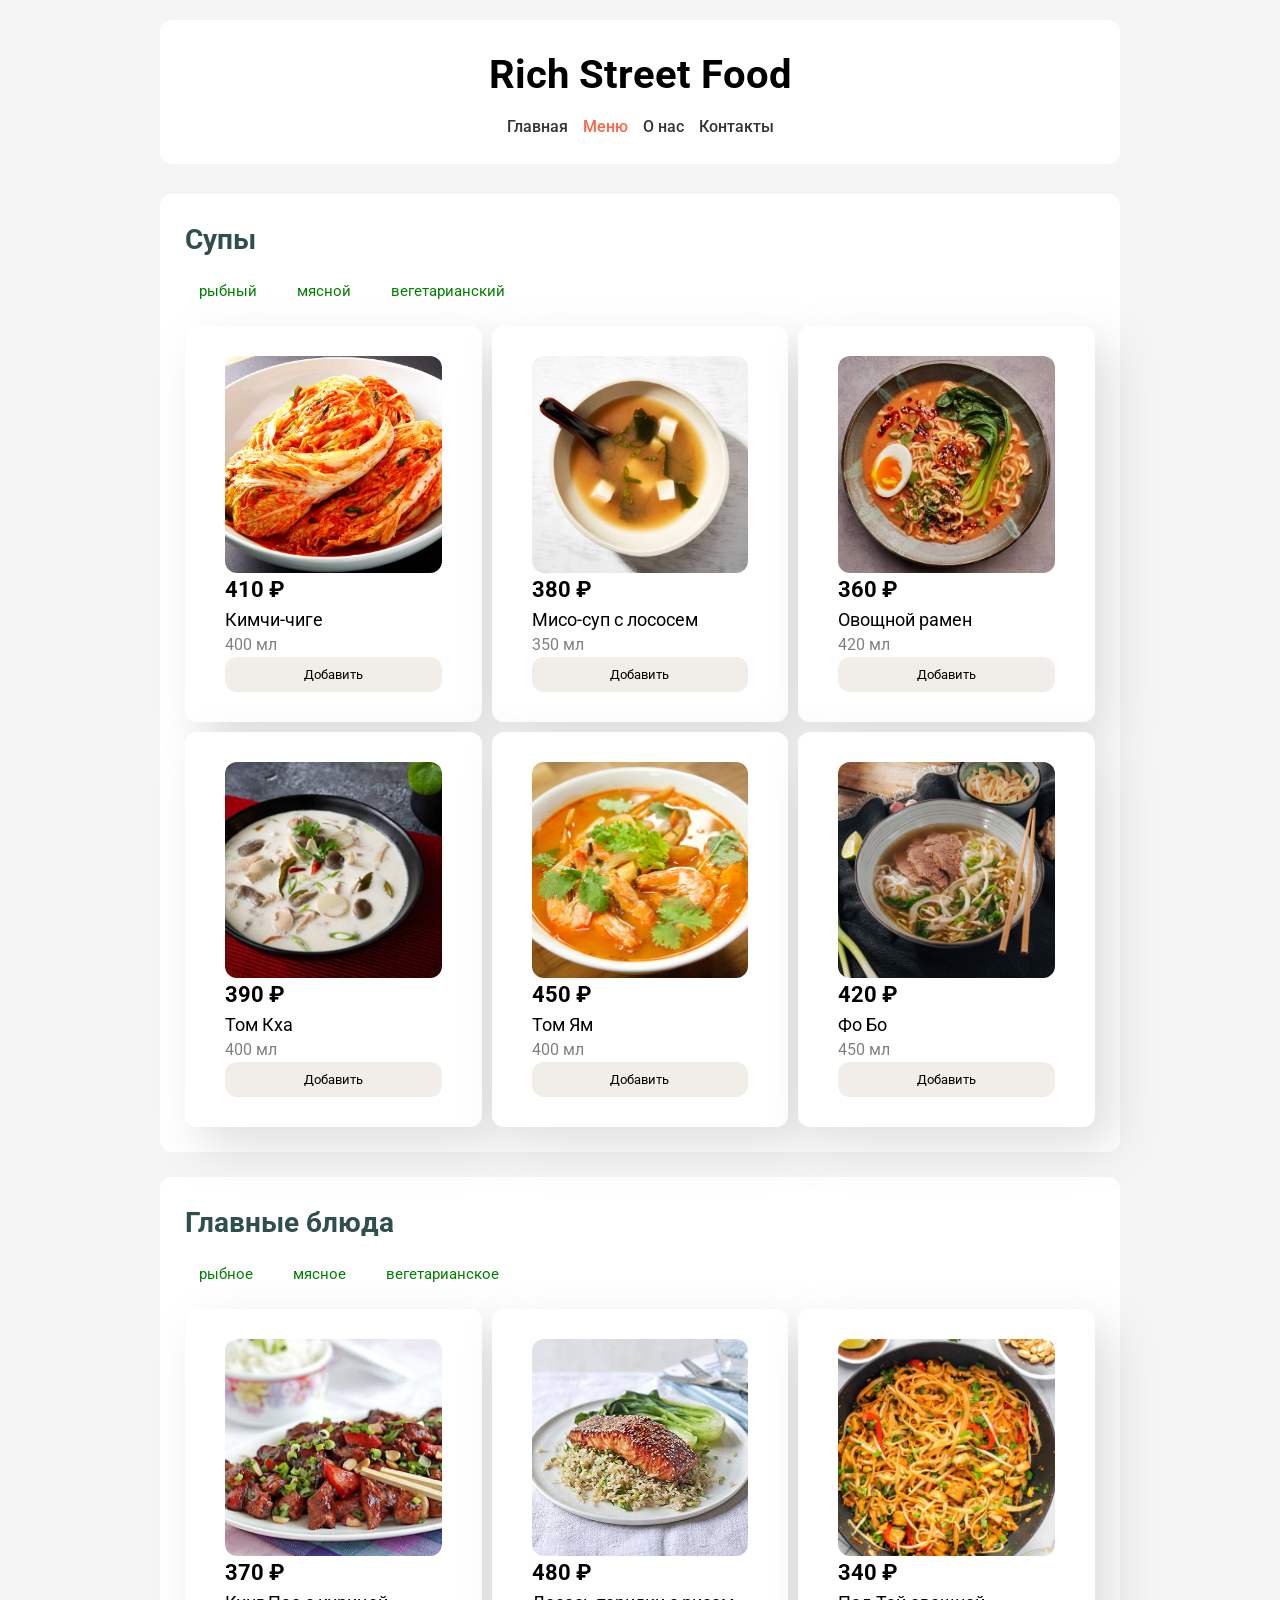
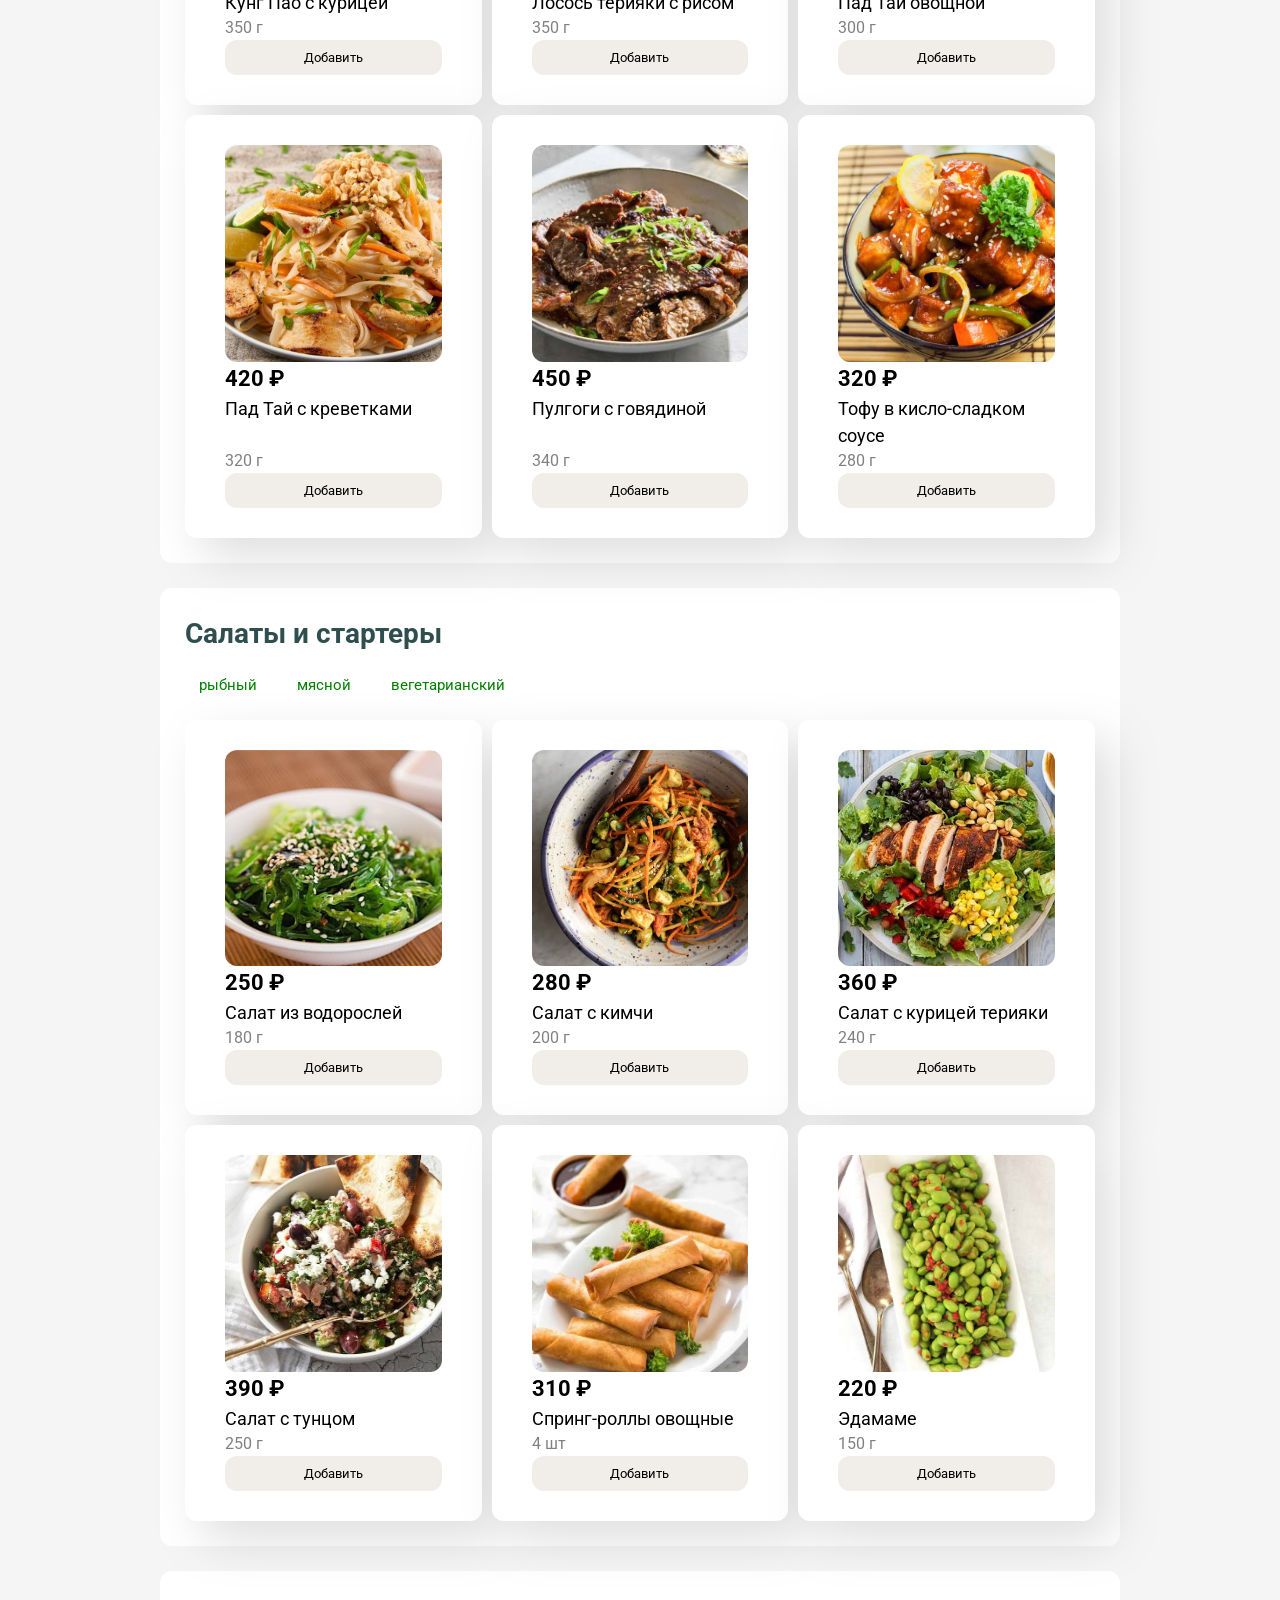
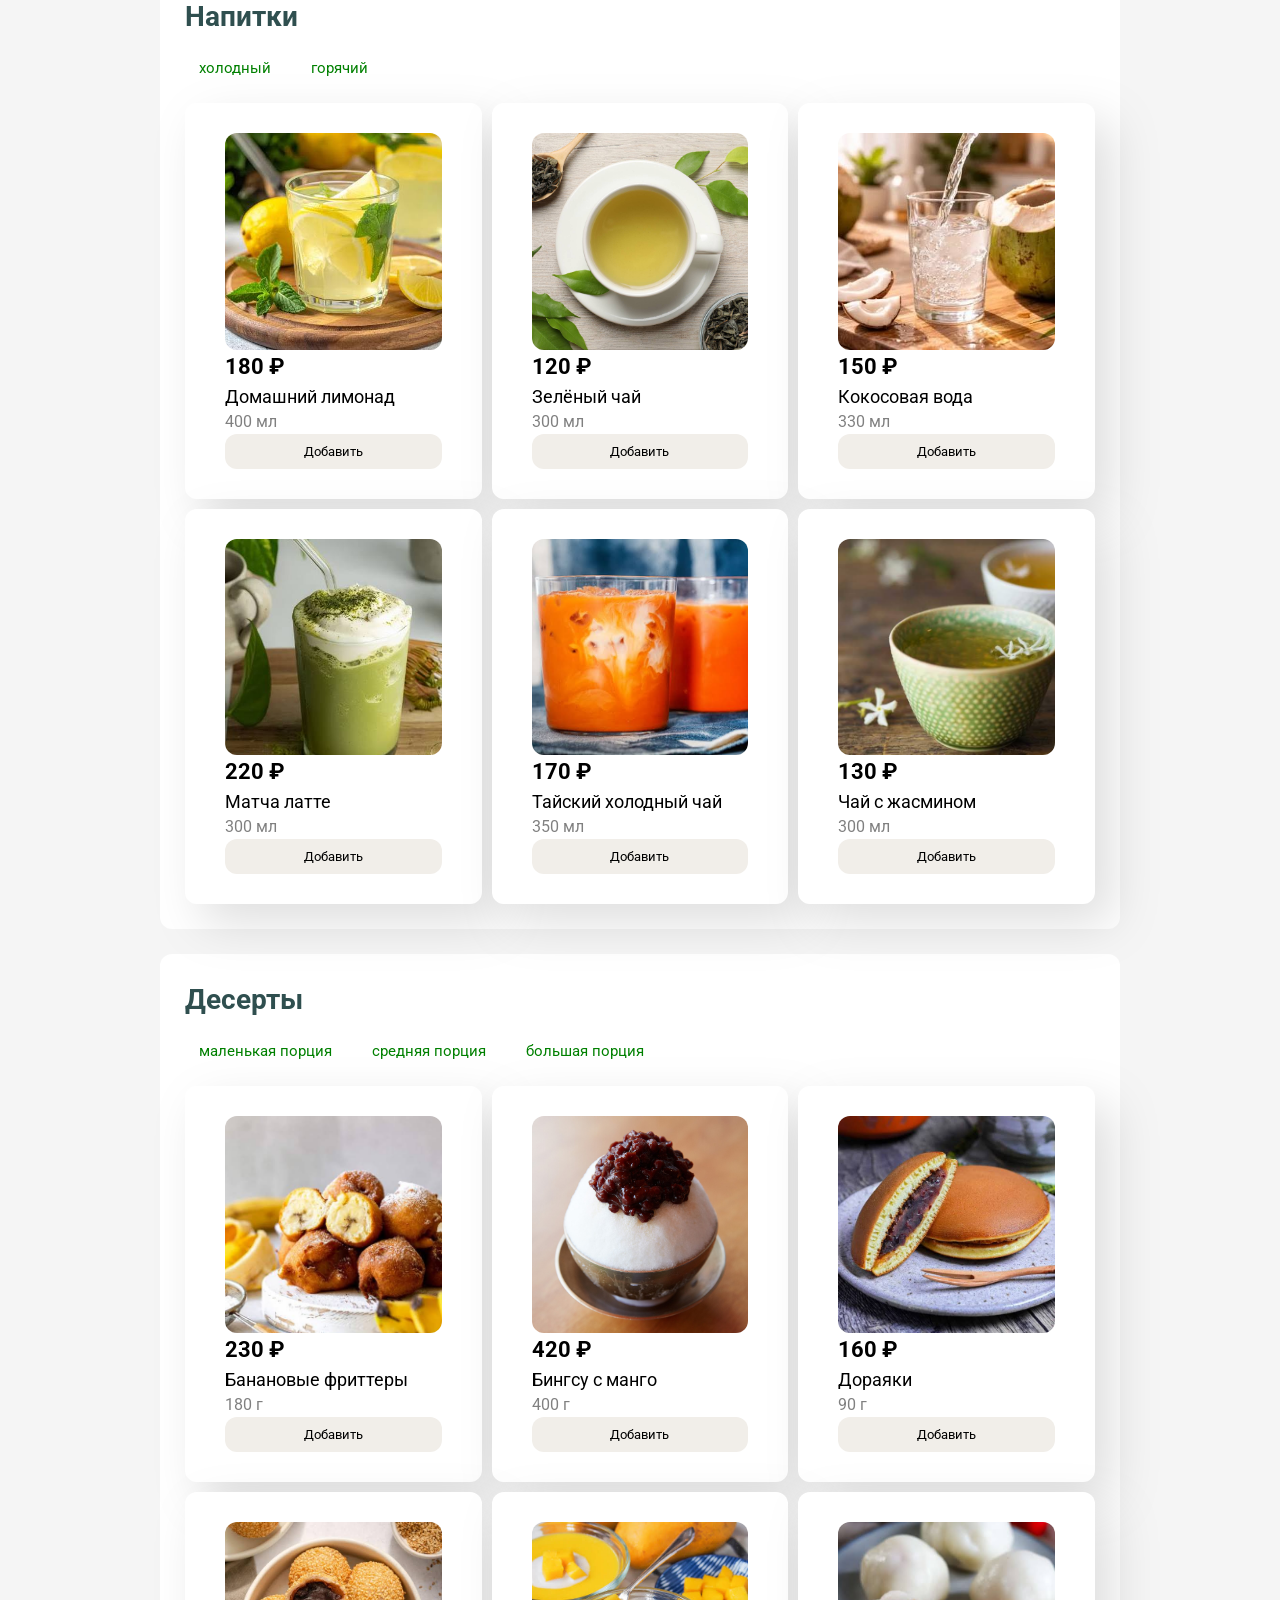
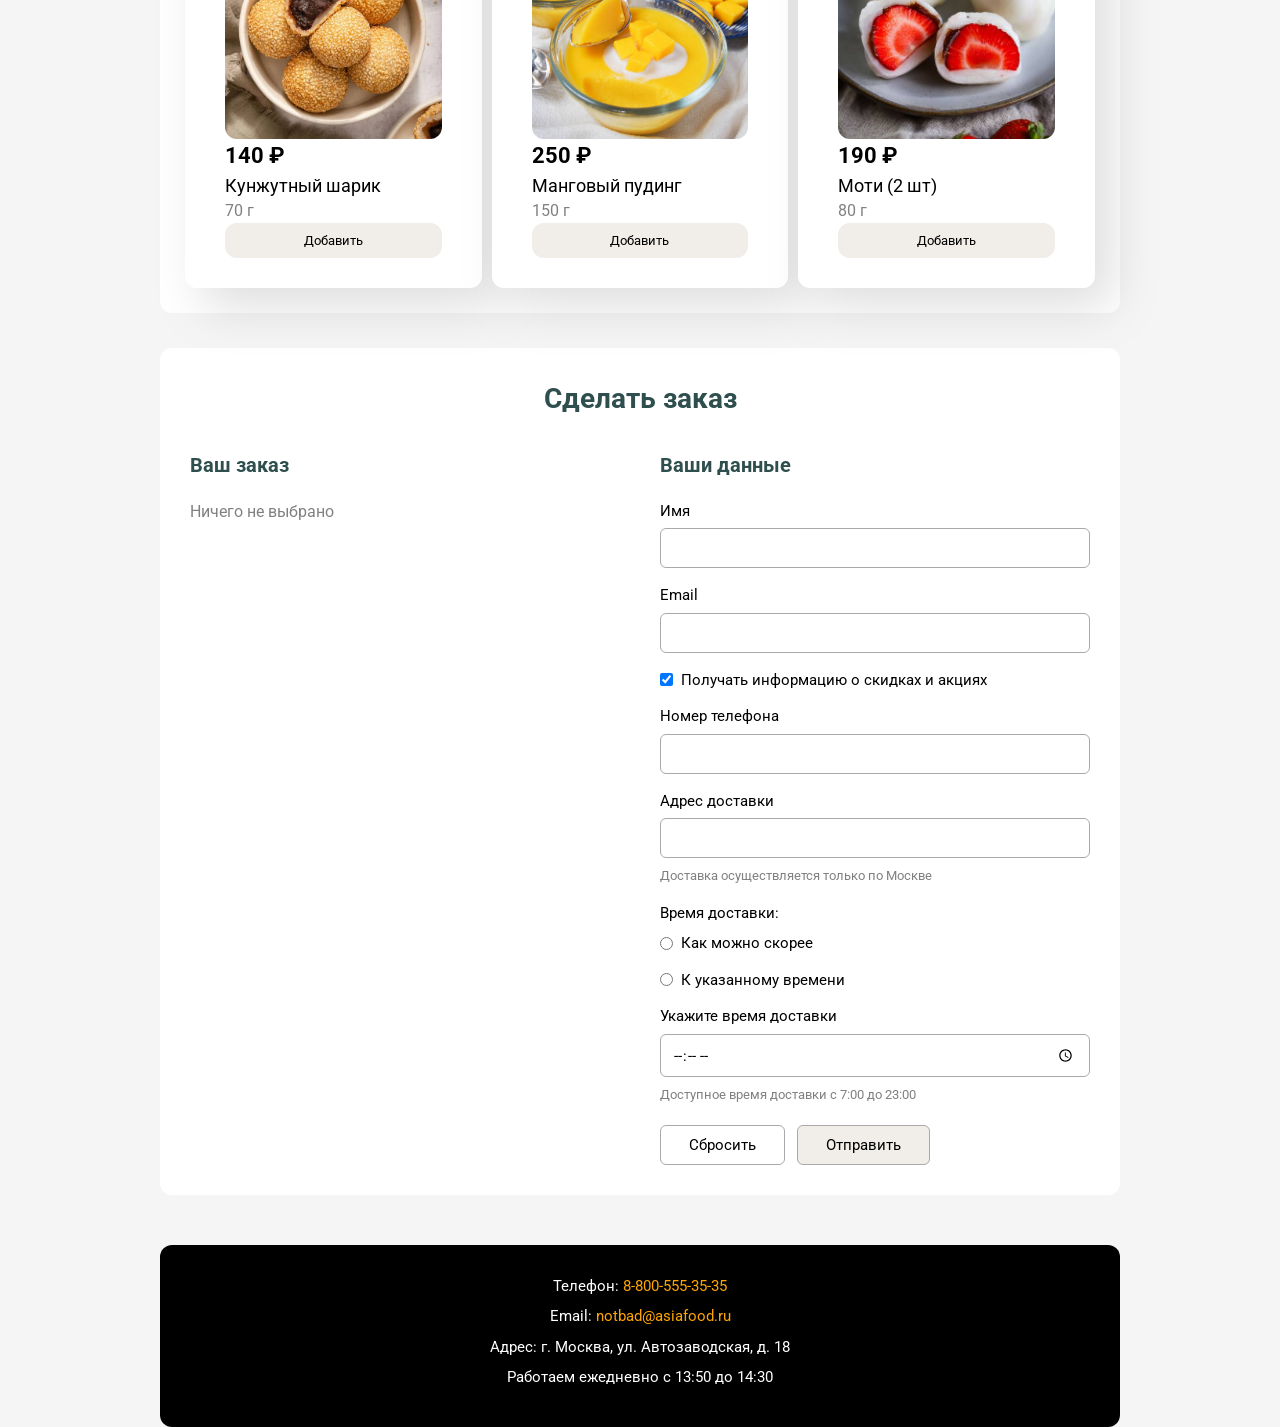
==== commit 35386a46: "лр 4" ====
--- a/menu.html
+++ b/menu.html
@@ -24,21 +24,58 @@
             </nav>
         </header>
         <main>
+            <!-- СУПЫ -->
             <section class="category">
                 <h2>Супы</h2>
+                <div class="filters" data-category="soup">
+                    <button data-kind="fish">рыбный</button>
+                    <button data-kind="meat">мясной</button>
+                    <button data-kind="veg">вегетарианский</button>
+                </div>
                 <div class="dishes" id="soups"></div>
             </section>
 
+            <!-- ГЛАВНЫЕ БЛЮДА -->
             <section class="category">
                 <h2>Главные блюда</h2>
-                <div class="dishes" id="main-dishes">
+                <div class="filters" data-category="main">
+                    <button data-kind="fish">рыбное</button>
+                    <button data-kind="meat">мясное</button>
+                    <button data-kind="veg">вегетарианское</button>
                 </div>
+                <div class="dishes" id="main-dishes"></div>
             </section>
 
+            <!-- САЛАТЫ / СТАРТЕРЫ (НОВАЯ) -->
+            <section class="category">
+                <h2>Салаты и стартеры</h2>
+                <div class="filters" data-category="salad">
+                    <button data-kind="fish">рыбный</button>
+                    <button data-kind="meat">мясной</button>
+                    <button data-kind="veg">вегетарианский</button>
+                </div>
+                <div class="dishes" id="salads"></div>
+            </section>
+
+            <!-- НАПИТКИ -->
             <section class="category">
                 <h2>Напитки</h2>
-                <div class="dishes" id="drinks">
+                <div class="filters" data-category="drink">
+                    <button data-kind="cold">холодный</button>
+                    <button data-kind="hot">горячий</button>
                 </div>
+                <div class="dishes" id="drinks"></div>
+            </section>
+
+            <!-- ДЕСЕРТЫ (НОВАЯ) -->
+            <section class="category">
+                <h2>Десерты</h2>
+                <div class="filters" data-category="dessert">
+                    <button data-kind="small">маленькая порция</button>
+                    <button data-kind="medium">средняя порция</button>
+                    <button data-kind="large">большая порция</button>
+                </div>
+                <div class="dishes" id="desserts"></div>
             </section>
         </main>
 
--- a/menu.css
+++ b/menu.css
@@ -222,4 +222,27 @@
 /* Выделенная карточка */
 .dish.selected {
     border: 2px solid tomato;
+}
+
+.filters {
+    display: flex;
+    gap: 12px;
+    margin-bottom: 20px;
+    flex-wrap: wrap;
+}
+
+.filters button {
+    background: none;
+    border: none;
+    color: green;
+    font-size: 15px;
+    cursor: pointer;
+    padding: 6px 14px;
+    border-radius: 20px;
+    font-family: 'Roboto', sans-serif;
+}
+
+.filters button.active {
+    background-color: #d4edda;
+    color: #155724;
 }
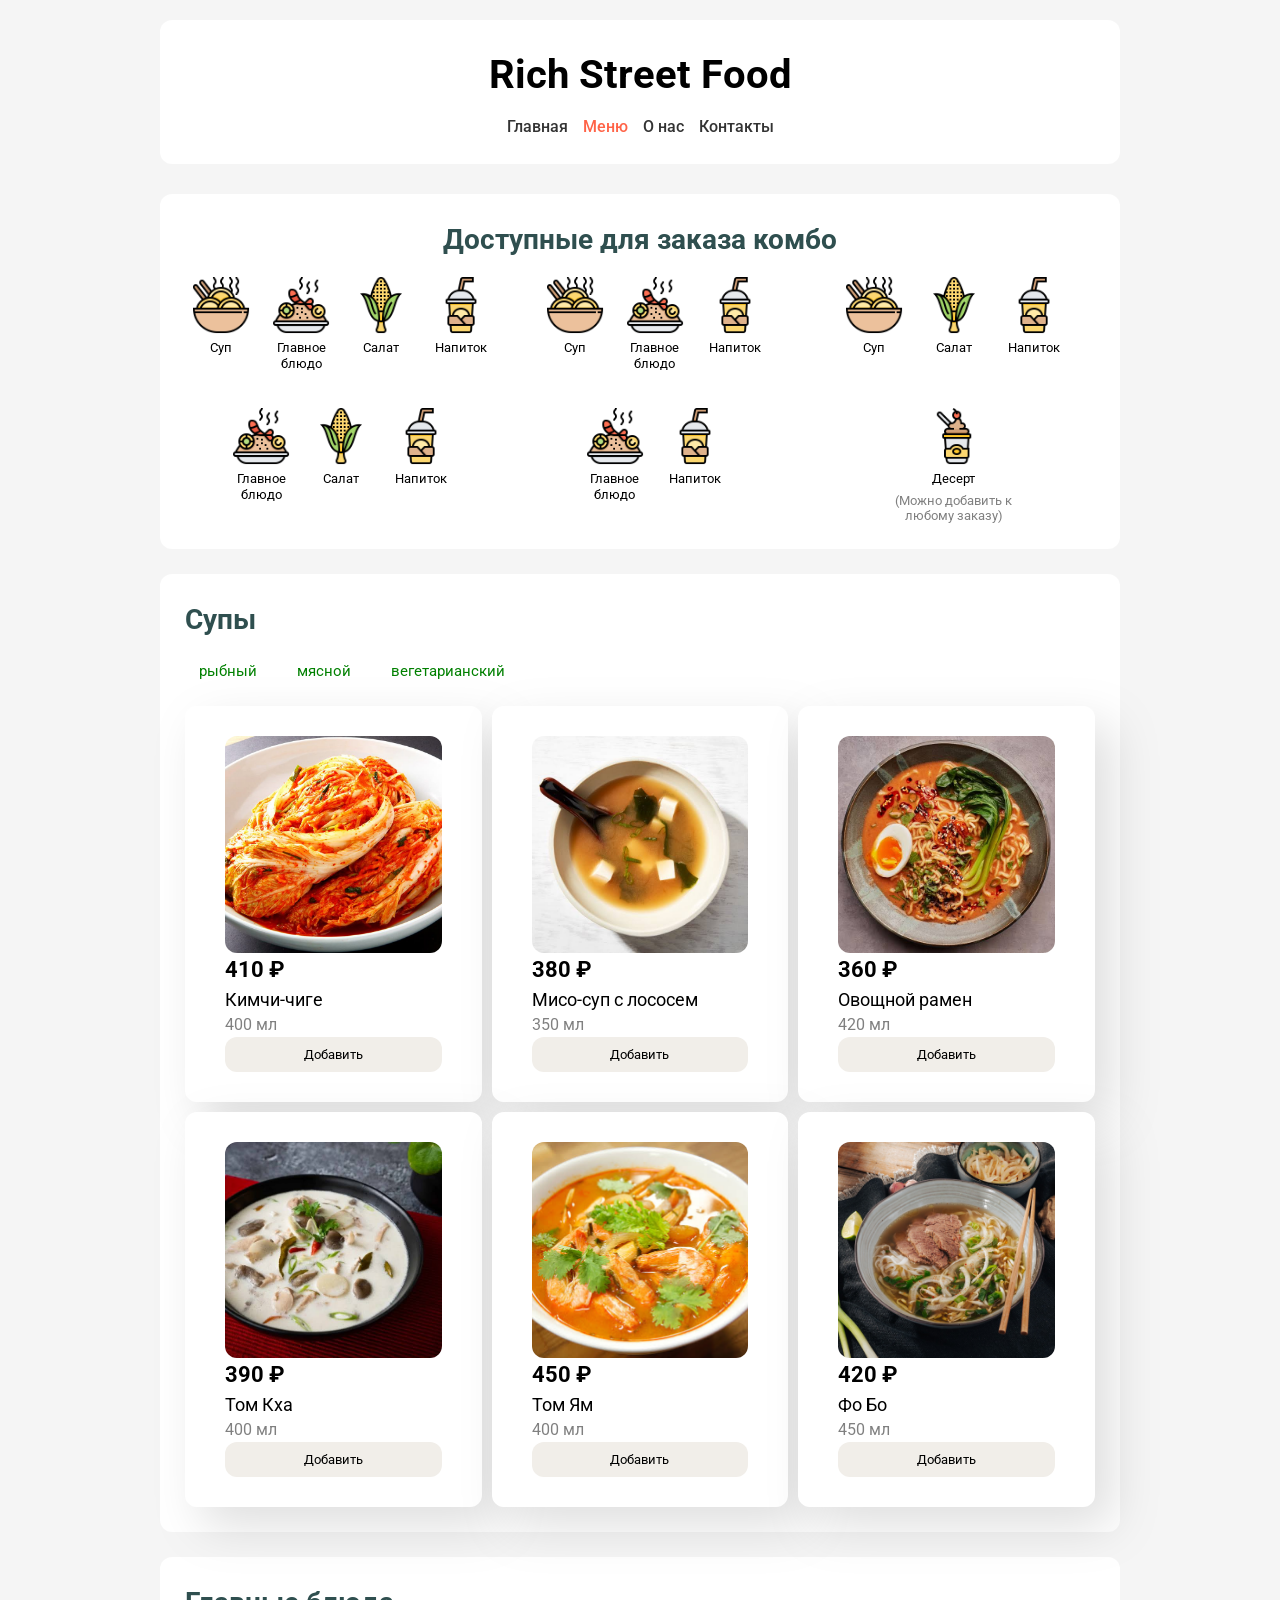
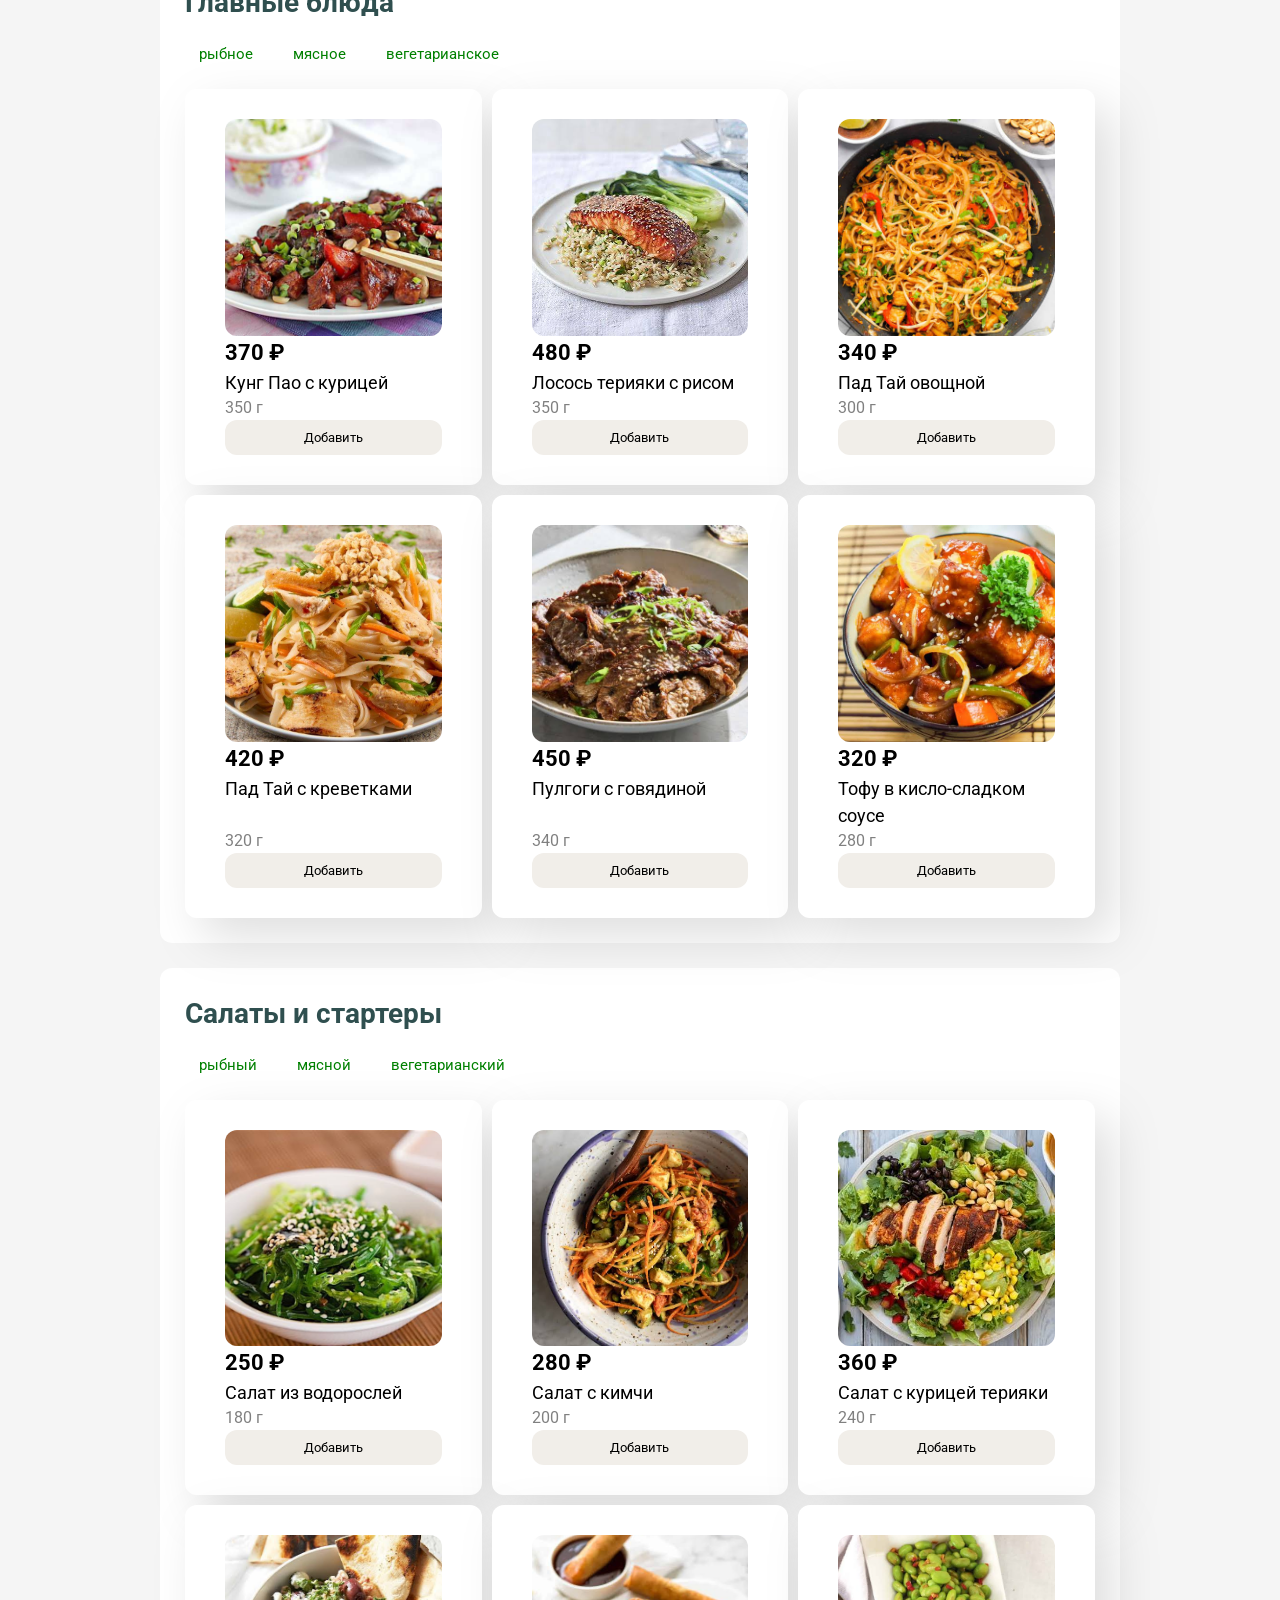
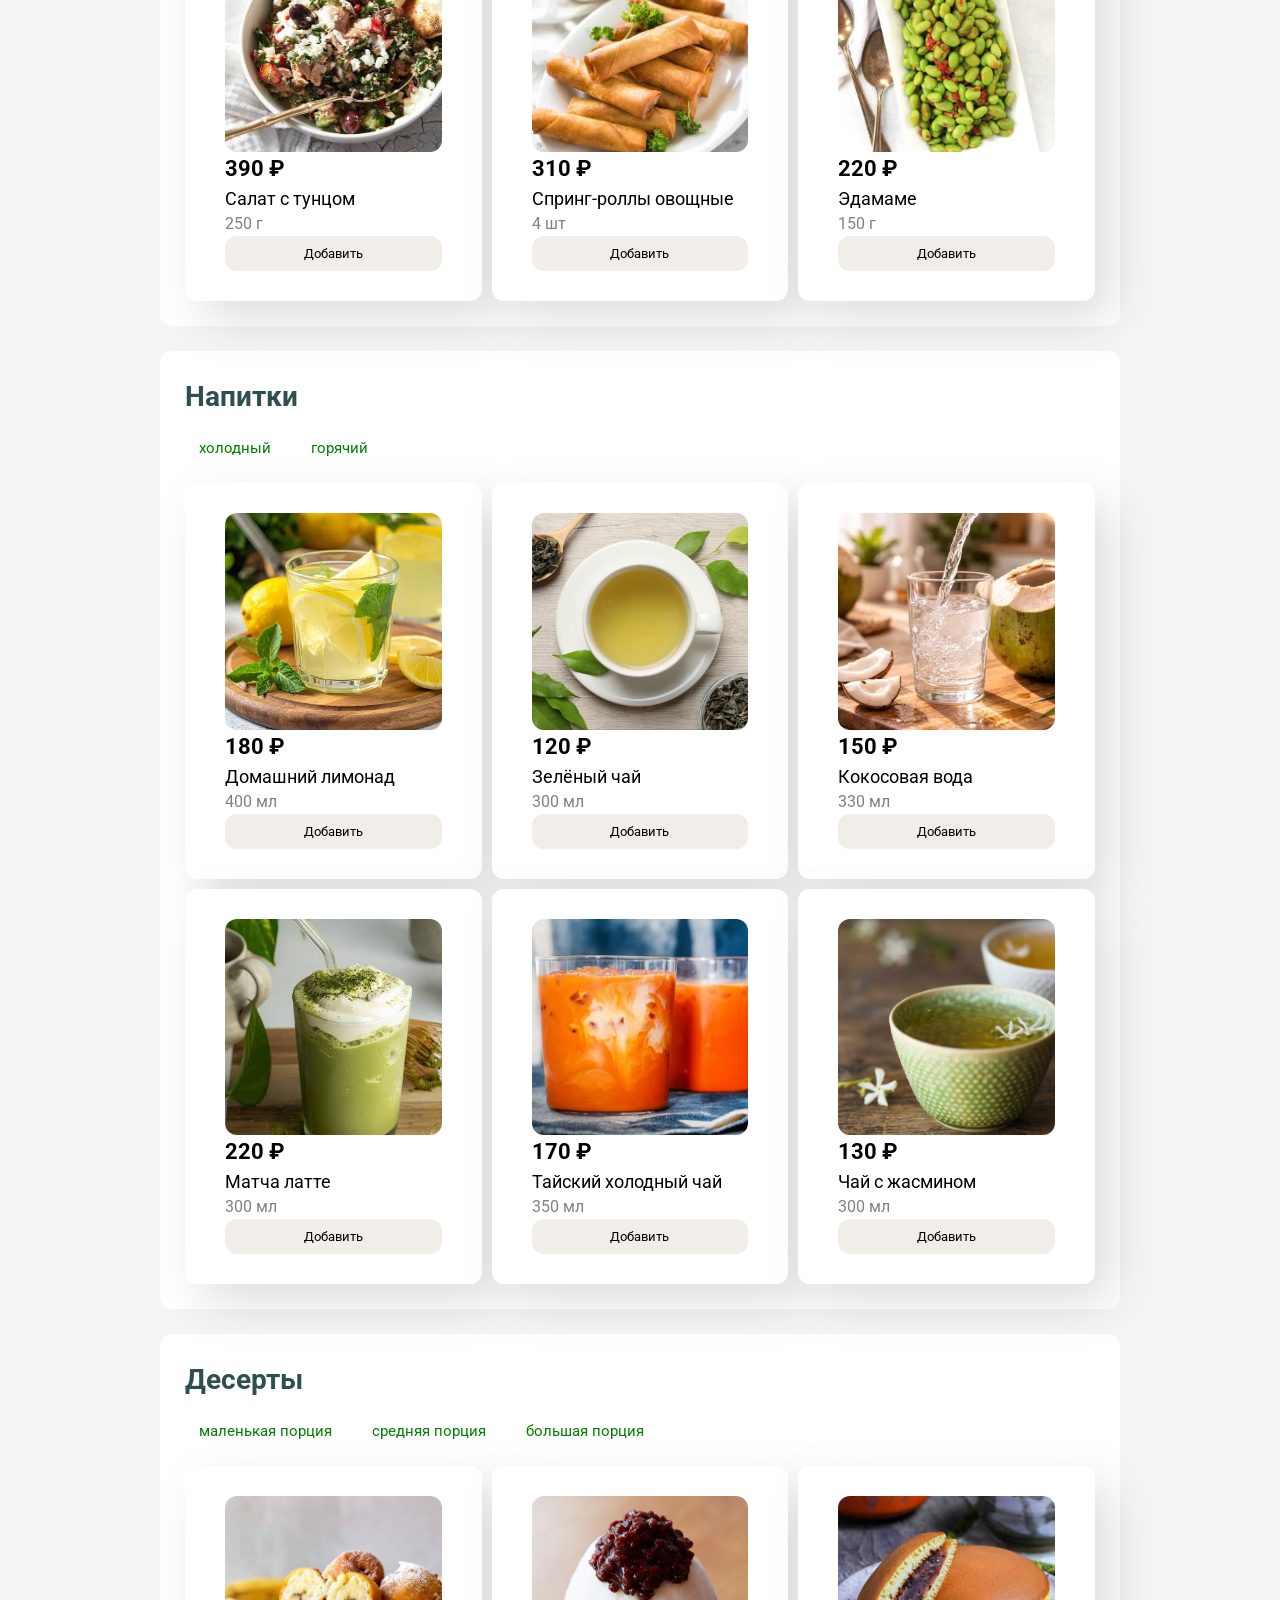
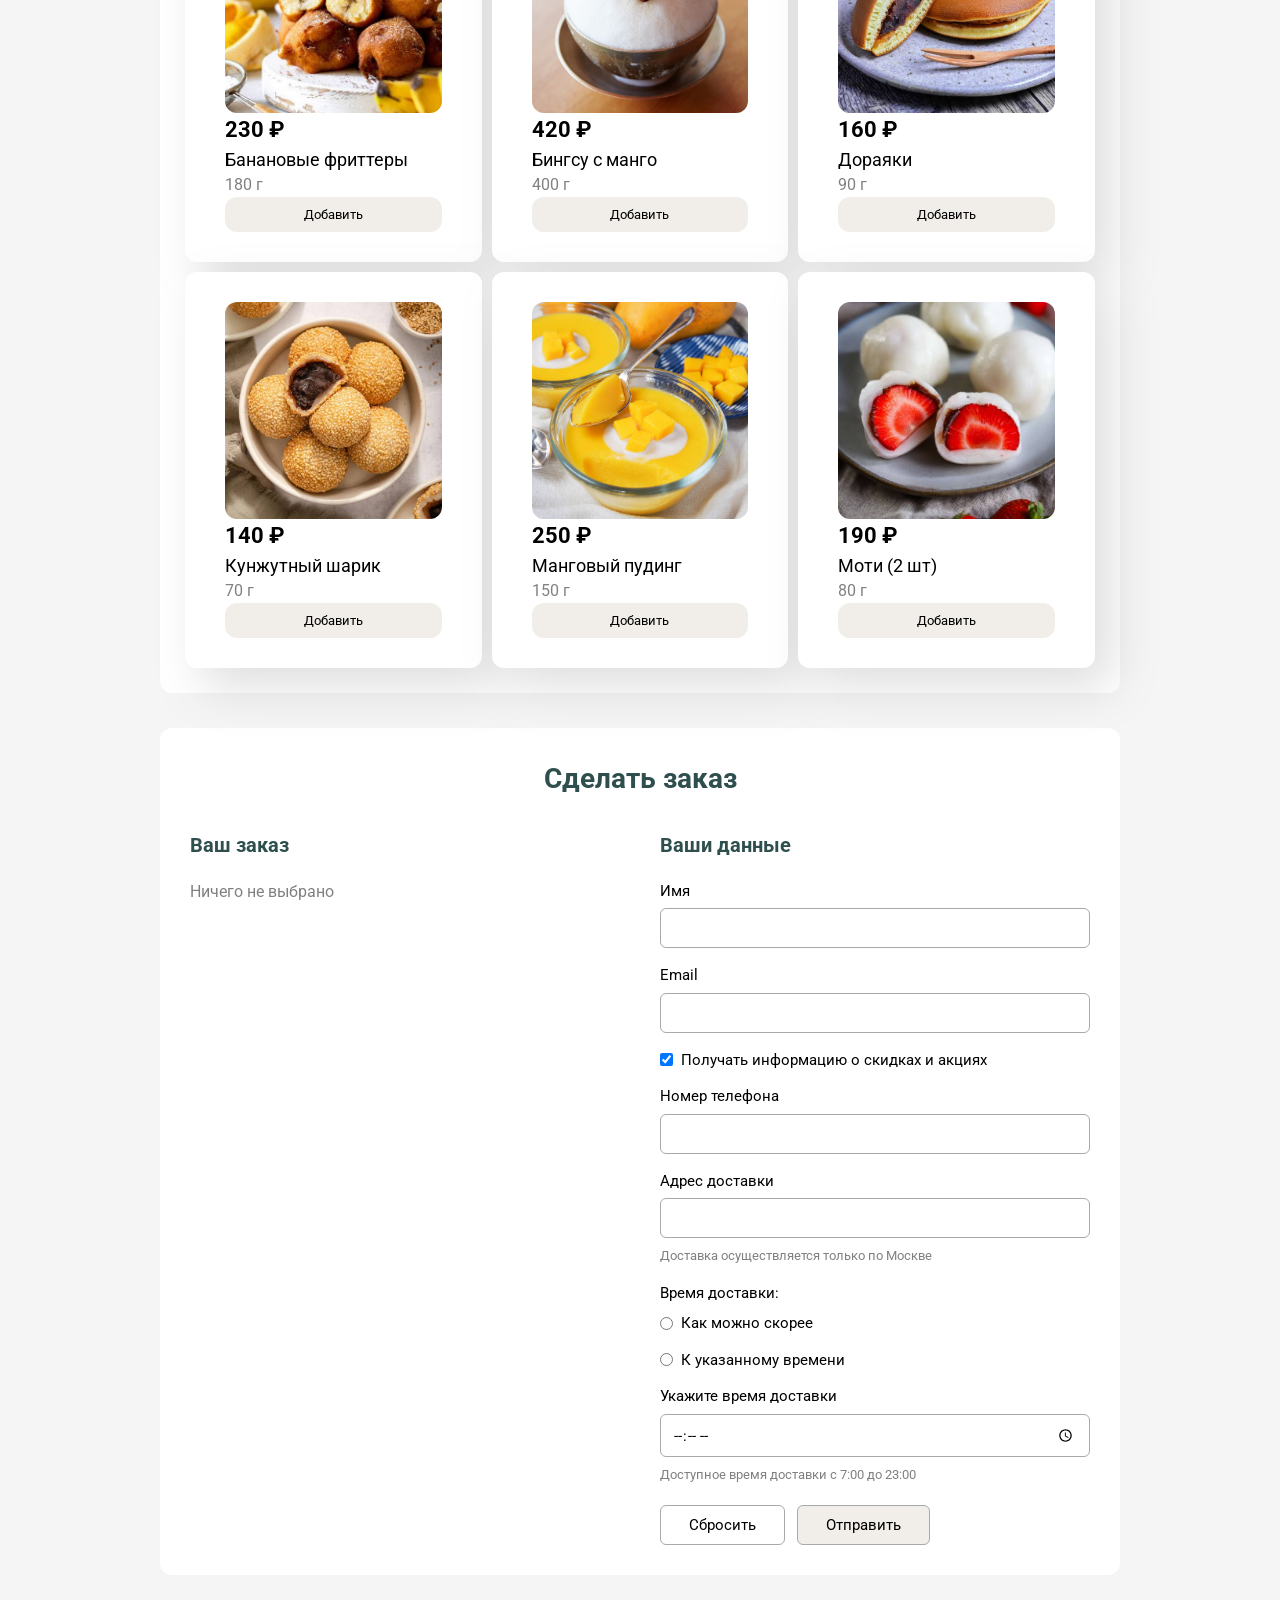
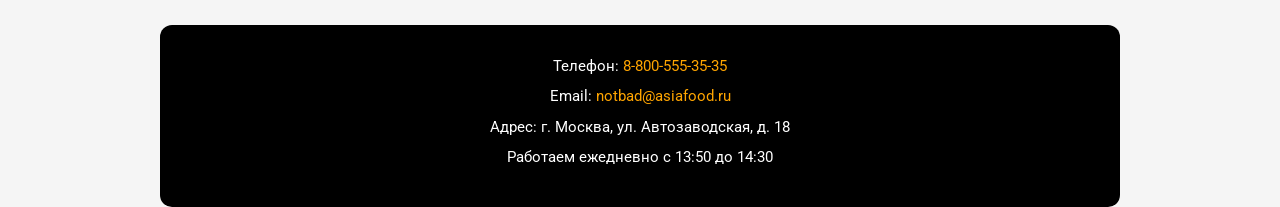
==== commit 2aaad7a0: "Ошибки при заказе + Комбо добавлено ГГлолкек" ====
--- a/menu.html
+++ b/menu.html
@@ -24,6 +24,43 @@
             </nav>
         </header>
         <main>
+            <section class="combos">
+                <h2>Доступные для заказа комбо</h2>
+                <div class="combos-grid">
+                    <div class="combo">
+                        <div class="combo-item"><img src="images/icons/soup.png" alt=""><p>Суп</p></div>
+                        <div class="combo-item"><img src="images/icons/main.png" alt=""><p>Главное блюдо</p></div>
+                        <div class="combo-item"><img src="images/icons/salad.png" alt=""><p>Салат</p></div>
+                        <div class="combo-item"><img src="images/icons/drink.png" alt=""><p>Напиток</p></div>
+                    </div>
+                    <div class="combo">
+                        <div class="combo-item"><img src="images/icons/soup.png" alt=""><p>Суп</p></div>
+                        <div class="combo-item"><img src="images/icons/main.png" alt=""><p>Главное блюдо</p></div>
+                        <div class="combo-item"><img src="images/icons/drink.png" alt=""><p>Напиток</p></div>
+                    </div>
+                    <div class="combo">
+                        <div class="combo-item"><img src="images/icons/soup.png" alt=""><p>Суп</p></div>
+                        <div class="combo-item"><img src="images/icons/salad.png" alt=""><p>Салат</p></div>
+                        <div class="combo-item"><img src="images/icons/drink.png" alt=""><p>Напиток</p></div>
+                    </div>
+                    <div class="combo">
+                        <div class="combo-item"><img src="images/icons/main.png" alt=""><p>Главное блюдо</p></div>
+                        <div class="combo-item"><img src="images/icons/salad.png" alt=""><p>Салат</p></div>
+                        <div class="combo-item"><img src="images/icons/drink.png" alt=""><p>Напиток</p></div>
+                    </div>
+                    <div class="combo">
+                        <div class="combo-item"><img src="images/icons/main.png" alt=""><p>Главное блюдо</p></div>
+                        <div class="combo-item"><img src="images/icons/drink.png" alt=""><p>Напиток</p></div>
+                    </div>
+                    <div class="combo combo-dessert">
+                        <div class="combo-item">
+                            <img src="images/icons/desert.png" alt="">
+                            <p>Десерт</p>
+                            <p class="combo-note">(Можно добавить к любому заказу)</p>
+                        </div>
+                    </div>
+                </div>
+            </section>
             <!-- СУПЫ -->
             <section class="category">
                 <h2>Супы</h2>
--- a/menu.css
+++ b/menu.css
@@ -245,4 +245,115 @@
 .filters button.active {
     background-color: #d4edda;
     color: #155724;
+}
+
+/* 6 лаба */
+
+.combos h2 {
+    text-align: center;
+}
+
+.combos-grid {
+    display: grid;
+    grid-template-columns: repeat(3, 1fr);
+    gap: 36px 16px;
+    align-items: start;
+}
+
+.combo {
+    display: flex;
+    justify-content: center;
+    align-items: flex-start;
+    gap: 8px;
+}
+
+.combo-item {
+    display: flex;
+    flex-direction: column;
+    align-items: center;
+    text-align: center;
+    width: 72px;
+}
+
+.combo-item img {
+    width: 58px;
+    height: 58px;
+    object-fit: contain;
+    transition: transform 0.3s;
+}
+
+.combo-item:hover img {
+    transform: translateY(-8px) scale(1.12);
+}
+
+.combo-item p {
+    font-size: 13px;
+    line-height: 1.2;
+    margin-top: 6px;
+}
+
+.combo-dessert {
+    justify-content: center;
+}
+
+.combo-dessert .combo-item {
+    width: 160px;
+}
+
+.combo-note {
+    font-size: 11px;
+    color: gray;
+    margin-top: 2px;
+}
+
+@media (max-width: 800px) {
+    .combos-grid {
+        grid-template-columns: 1fr;
+    }
+}
+.notification {
+    position: fixed;
+    top: 0;
+    left: 0;
+    width: 100%;
+    height: 100%;
+    display: flex;
+    justify-content: center;
+    align-items: center;
+    z-index: 1000;
+    border-radius: 12;
+    background-color: rgba(0, 0, 0, 0.35);
+}
+
+.notification-box {
+    background-color: white;
+    border: 1px solid black;
+    padding: 40px 30px;
+    width: 420px;
+    border-radius: 12;
+    max-width: 90%;
+    text-align: center;
+}
+
+.notification-box p {
+    font-size: 22px;
+    border-radius: 12;
+    margin-bottom: 30px;
+    color: black;
+}
+
+.notification-box button {
+    background-color: white;
+    color: black;
+    border: 1px solid black;
+    border-radius: 24px;
+    padding: 10px 28px;
+    font-size: 18px;
+    font-family: 'Roboto', sans-serif;
+    cursor: pointer;
+}
+
+.notification-box button:hover {
+    background-color: black;
+    color: white;
 }
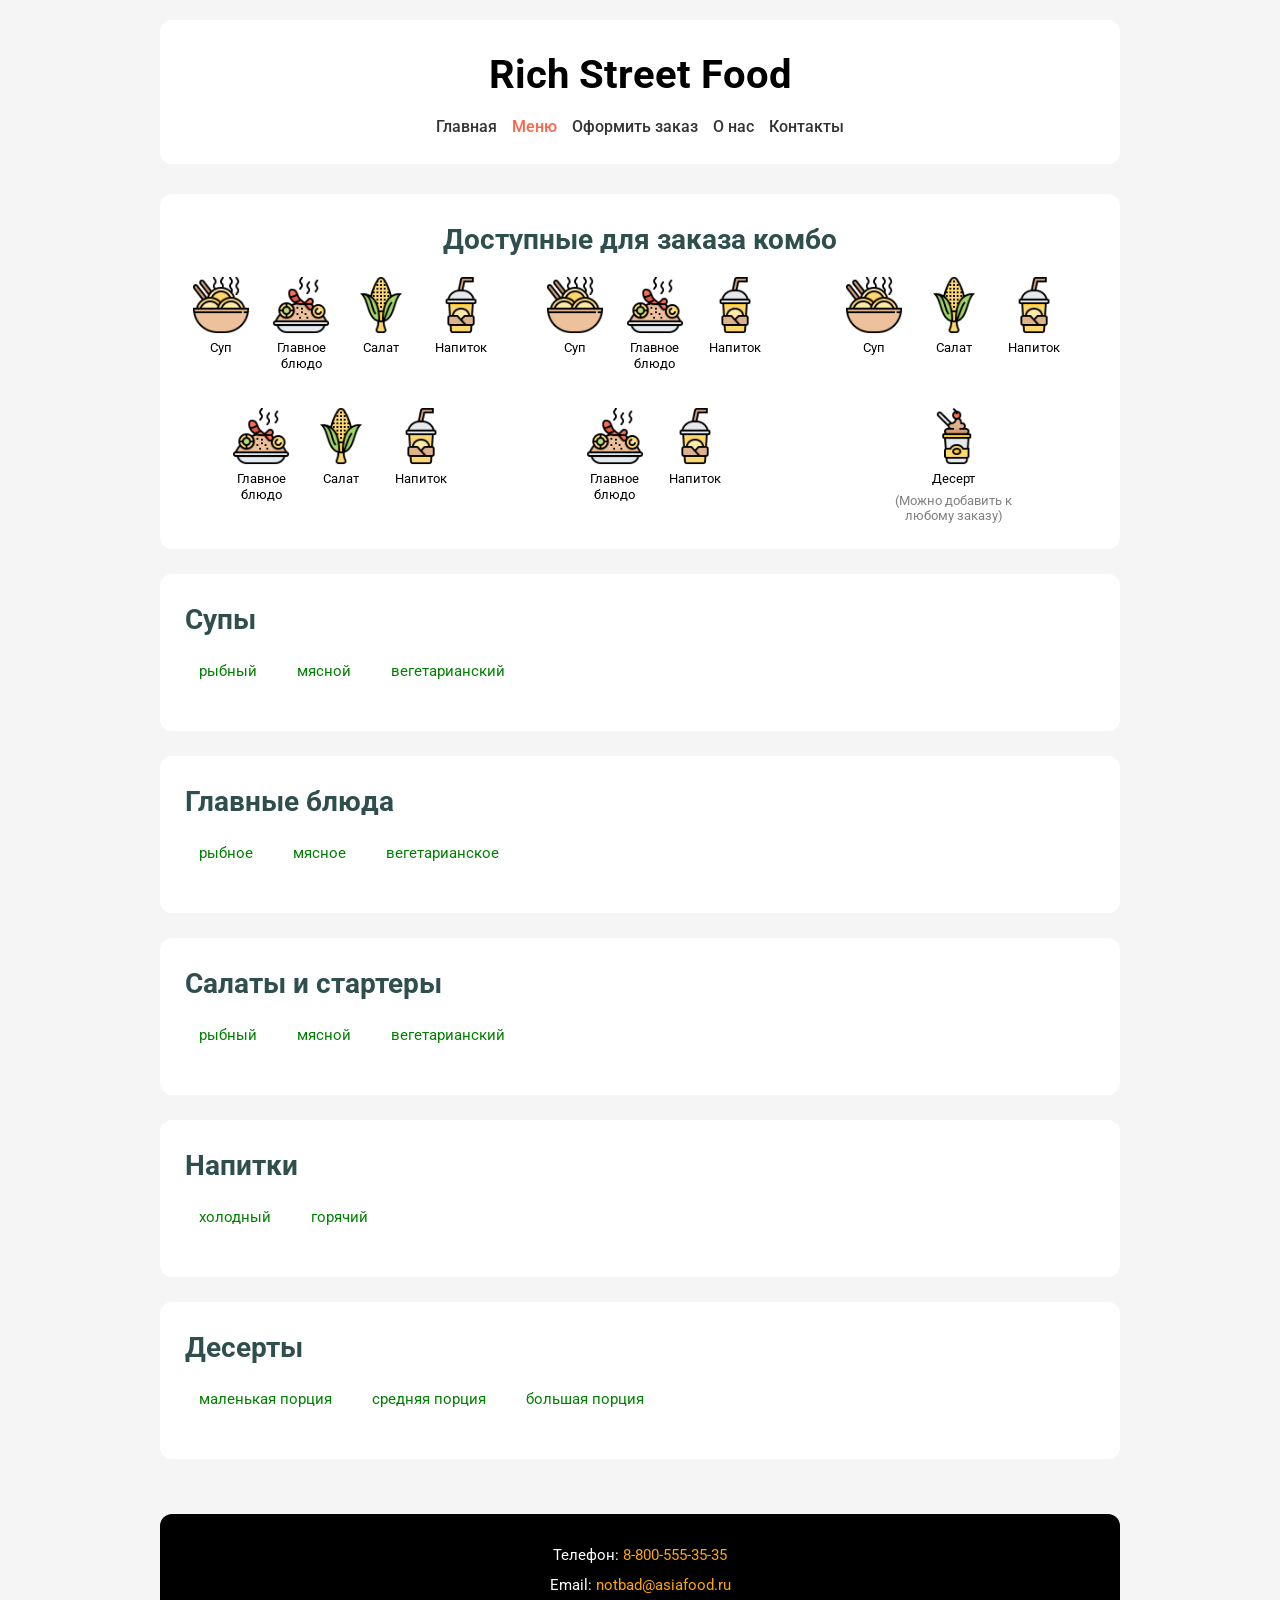
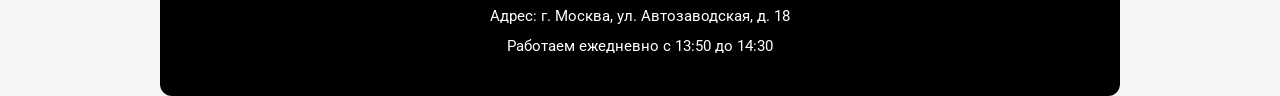
==== commit 9d37395b: "До лр8" ====
--- a/menu.html
+++ b/menu.html
@@ -7,8 +7,8 @@
     <link rel="preconnect" href="https://fonts.googleapis.com">
     <link rel="preconnect" href="https://fonts.gstatic.com" crossorigin>
     <link href="https://fonts.googleapis.com/css2?family=Roboto:wght@400;500;700&display=swap" rel="stylesheet">
-    <link rel="stylesheet" href="style.css">
-    <link rel="stylesheet" href="menu.css">
+    <link rel="stylesheet" href="styles/style.css">
+    <link rel="stylesheet" href="styles/menu.css">
 </head>
 <body>
     <div class="wrapper">
@@ -19,6 +19,7 @@
             <nav>
                 <a href="index.html">Главная</a>
                 <a href="menu.html" id="active">Меню</a>
+                <a href="order.html">Оформить заказ</a>
                 <a href="index.html#about">О нас</a>
                 <a href="#contacts">Контакты</a>
             </nav>
@@ -114,65 +115,12 @@
                 </div>
                 <div class="dishes" id="desserts"></div>
             </section>
+
+            <div class="order-panel" id="order-panel" hidden>
+                <p class="order-panel__total">Итого: <span id="order-panel-total"></span></p>
+                <a class="order-panel__link" id="order-panel-link">Перейти к оформлению</a>
+            </div>
         </main>
-
-        <section class="order">
-            <h2>Сделать заказ</h2>
-            <form action="https://httpbin.org/post" method="POST" class="order-form">
-
-                <div class="order-left">
-                    <h3>Ваш заказ</h3>
-
-                    <div id="order-summary">
-                        <p class="nothing">Ничего не выбрано</p>
-                    </div>
-                </div>
-
-                <div class="order-right">
-                    <h3>Ваши данные</h3>
-
-                    <label for="name">Имя</label>
-                    <input type="text" id="name" name="name" required>
-
-                    <label for="email">Email</label>
-                    <input type="email" id="email" name="email" required>
-
-                    <div class="checkbox-row">
-                        <input type="checkbox" id="subscribe" name="subscribe" value="yes" checked>
-                        <label for="subscribe">Получать информацию о скидках и акциях</label>
-                    </div>
-
-                    <label for="phone">Номер телефона</label>
-                    <input type="tel" id="phone" name="phone" required>
-
-                    <label for="address">Адрес доставки</label>
-                    <input type="text" id="address" name="address" required>
-                    <p class="note">Доставка осуществляется только по Москве</p>
-
-                    <p class="delivery-title">Время доставки:</p>
-
-                    <div class="radio-row">
-                        <input type="radio" id="asap" name="delivery_time" value="asap" required>
-                        <label for="asap">Как можно скорее</label>
-                    </div>
-
-                    <div class="radio-row">
-                        <input type="radio" id="exact" name="delivery_time" value="exact">
-                        <label for="exact">К указанному времени</label>
-                    </div>
-
-                    <label for="time">Укажите время доставки</label>
-                    <input type="time" id="time" name="time" min="07:00" max="23:00" step="300">
-                    <p class="note">Доступное время доставки с 7:00 до 23:00</p>
-
-                    <div class="buttons">
-                        <button type="reset">Сбросить</button>
-                        <button type="submit">Отправить</button>
-                    </div>
-                </div>
-
-            </form>
-        </section>
 
         <footer id="contacts">
             <p>Телефон: <a href="tel:+78005553535">8-800-555-35-35</a></p>
@@ -181,8 +129,8 @@
             <p>Работаем ежедневно с 13:50 до 14:30</p>
         </footer>
     </div>
-<script src="dishes.js"></script>
-<script src="script.js"></script>
-</body>
+<script src="scripts/api.js"></script>
+<script src="scripts/order.js"></script>
+<script src="scripts/script.js"></script>
 </body>
 </html>
--- a/styles/style.css
+++ b/styles/style.css
@@ -0,0 +1,193 @@
+* {
+    margin: 0;
+    padding: 0;
+    box-sizing: border-box;
+}
+
+html, body {
+    height: 100%;
+}
+
+body {
+    font-family: 'Roboto', sans-serif;
+    font-size: 16px;
+    color: black;
+    line-height: 1.5;
+    max-width: 1000px;
+    margin: 0 auto;
+    padding: 20px;
+    background-color: whitesmoke;
+}
+
+.wrapper {
+    min-height: 100%;
+    display: flex;
+    flex-direction: column;
+}
+
+header {
+    background-color: white;
+    padding: 25px 20px;
+    margin-bottom: 30px;
+    text-align: center;
+    border-radius: 12px;
+}
+h1 {
+    font-size: 40px;
+}
+
+nav {
+    display: flex;
+    justify-content: center;
+    gap: 15px;
+    flex-wrap: wrap;
+    margin-top: 10px;
+}
+
+nav a {
+    text-decoration: none;
+    font-family: 'Roboto', sans-serif;
+    font-size: 16px;
+    color: #333;
+    font-weight: 500;
+}
+
+nav a:hover {
+    color: tomato;
+}
+
+#active {
+    color: tomato;
+}
+
+main {
+    flex: 1 0 auto;
+    padding: 0;
+    margin-bottom: 10px;
+}
+
+section {
+    background-color: white;
+    padding: 25px;
+    margin-bottom: 25px;
+    border-radius: 12px;
+}
+
+section h2 {
+    font-size: 28px;
+    font-weight: 700;
+    color: darkslategray;
+    margin-bottom: 15px;
+}
+
+.about img {
+    width: 100%;
+    max-width: 500px;
+    height: auto;
+    display: block;
+    margin-bottom: 15px;
+    border-radius: 12px;
+}
+
+.about p {
+    font-size: 22px;
+    color: dimgray;
+}
+
+.advantages ul {
+    margin-left: 30px;
+}
+
+.advantages li {
+    margin-bottom: 8px;
+    font-size: 20px;
+}
+
+table {
+    width: 100%;
+    border-collapse: collapse;
+    margin-top: 8px;
+}
+
+th, td {
+    border: 1px solid darkgray;
+    padding: 12px 14px;
+    text-align: left;
+    font-size: 15px;
+}
+
+th {
+    background-color: lightgray;
+    font-weight: 700;
+}
+
+footer {
+    background-color: black;
+    color: white;
+    padding: 30px 20px;
+    margin-top: 20px;
+    border-radius: 12px;
+    text-align: center;
+}
+
+footer p {
+    margin-bottom: 8px;
+    font-size: 15px;
+}
+
+footer a {
+    text-decoration: none;
+    font-family: 'Roboto', sans-serif;
+    font-size: 15px;
+    color: orange;
+}
+
+footer a:hover {
+    color: white;
+}
+
+/* Медиа-запросы (главная страница) */
+@media (max-width: 800px) {
+    .about img {
+        width: 500px;
+    }
+
+    nav {
+        justify-content: space-between;
+    }
+}
+
+@media (max-width: 600px) {
+    h1 {
+        text-align: center;
+    }
+
+    nav {
+        flex-direction: column;
+        align-items: center;
+    }
+
+    nav a {
+        font-size: 20px;
+    }
+
+    .about img {
+        width: 100%;
+        max-width: none;
+    }
+
+    table, th, td {
+        font-size: 13px;
+    }
+}
+
+@media (max-width: 400px) {
+    table, th, td {
+        font-size: 11px;
+    }
+}
+
+/* лаба 8: скрытые элементы не должны перебиваться другими display */
+[hidden] {
+    display: none !important;
+}
--- a/styles/menu.css
+++ b/styles/menu.css
@@ -0,0 +1,398 @@
+.dishes {
+    display: grid;  /* двумерная сетка */
+    grid-template-columns: repeat(3, 1fr); /* 3 колонки одинаковой ширины */
+    gap: 10px;
+}
+
+.dish {
+    display: flex;
+    flex-direction: column;
+    background-color: white;
+    padding: 30px 40px;
+    border-radius: 12px;
+    cursor: pointer;
+    filter: drop-shadow(17px 19px 24px rgba(0, 0, 0, 0.13));
+}
+
+.dish .name {
+    flex-grow: 1;    /* занимает всё свободное место по вертикали */
+    font-size: 18px;
+}
+
+.dish:hover {
+    border: 2px solid tomato;
+}
+
+.dish:hover button {
+    background-color: tomato;
+    color: white;
+}
+
+.dish img {
+    width: 100%;
+    aspect-ratio: 1 / 1;
+    object-fit: cover;
+    border-radius: 12px;
+}
+
+.dish .price {
+    font-size: 22px;
+    font-weight: 700;
+}
+
+.dish .weight {
+    color: gray;
+}
+
+.dish button {
+    background-color: #f1eee9;
+    border: none;
+    padding: 10px 30px;
+    border-radius: 12px;
+    cursor: pointer;
+    margin-top: auto;
+    font-family: 'Roboto', sans-serif;
+}
+
+/* Медиа-запросы (страница «Собрать ланч») */
+@media (max-width: 800px) {
+    .dishes {
+        grid-template-columns: repeat(2, 1fr);
+    }
+}
+
+@media (max-width: 600px) {
+    .dishes {
+        grid-template-columns: 1fr;
+    }
+
+    section h2 {
+        text-align: center;
+    }
+}
+
+.order {
+    background-color: white;
+    padding: 30px;
+    margin-bottom: 30px;
+    border-radius: 12px;
+}
+
+.order h2 {
+    text-align: center;
+    font-size: 28px;
+    margin-bottom: 30px;
+    color: darkslategray;
+}
+
+.order-form {
+    display: grid;
+    grid-template-columns: 1fr 1fr;
+    gap: 40px;
+}
+
+.order-left h3,
+.order-right h3 {
+    font-size: 20px;
+    margin-bottom: 20px;
+    color: darkslategray;
+}
+
+/* Подписи и поля */
+.order label {
+    display: block;
+    margin-bottom: 6px;
+    font-size: 15px;
+}
+
+.order select,
+.order input[type="text"],
+.order input[type="email"],
+.order input[type="tel"],
+.order input[type="time"],
+.order textarea {
+    width: 100%;
+    padding: 10px 12px;
+    margin-bottom: 16px;
+    border: 1px solid darkgray;
+    border-radius: 6px;
+    font-family: 'Roboto', sans-serif;
+    font-size: 15px;
+    box-sizing: border-box;
+}
+
+.order textarea {
+    resize: vertical;
+    min-height: 90px;
+}
+
+/* Чекбокс и радио */
+.checkbox-row,
+.radio-row {
+    display: flex;
+    align-items: center;
+    gap: 8px;
+    margin-bottom: 14px;
+}
+
+.checkbox-row label,
+.radio-row label {
+    margin-bottom: 0;
+    font-size: 15px;
+}
+
+.delivery-title {
+    margin: 10px 0 8px;
+    font-size: 15px;
+}
+
+.note {
+    font-size: 13px;
+    color: gray;
+    margin: -8px 0 16px;
+}
+
+/* Кнопки */
+.buttons {
+    display: flex;
+    gap: 12px;
+    margin-top: 20px;
+}
+
+.buttons button {
+    padding: 10px 28px;
+    border: 1px solid darkgray;
+    border-radius: 6px;
+    background-color: white;
+    font-family: 'Roboto', sans-serif;
+    font-size: 15px;
+    cursor: pointer;
+}
+
+.buttons button[type="submit"] {
+    background-color: #f1eee9;
+}
+
+.buttons button:hover {
+    background-color: tomato;
+    color: white;
+    border-color: tomato;
+}
+
+/* Адаптив формы */
+@media (max-width: 800px) {
+    .order-form {
+        grid-template-columns: 1fr;
+        gap: 30px;
+    }
+}
+
+/* Блок «Ваш заказ» */
+.order-item {
+    margin-bottom: 18px;
+}
+
+.order-category {
+    font-weight: 700;
+    font-size: 16px;
+    margin-bottom: 4px;
+}
+
+.order-name {
+    font-size: 15px;
+    color: #333;
+}
+
+.order-total {
+    margin-top: 20px;
+    padding-top: 10px;
+    border-top: 1px solid #ddd;
+}
+
+.order-price {
+    font-size: 22px;
+    font-weight: 700;
+}
+
+.nothing {
+    color: gray;
+    font-size: 16px;
+}
+
+/* Выделенная карточка */
+.dish.selected {
+    border: 2px solid tomato;
+}
+
+.filters {
+    display: flex;
+    gap: 12px;
+    margin-bottom: 20px;
+    flex-wrap: wrap;
+}
+
+.filters button {
+    background: none;
+    border: none;
+    color: green;
+    font-size: 15px;
+    cursor: pointer;
+    padding: 6px 14px;
+    border-radius: 20px;
+    font-family: 'Roboto', sans-serif;
+}
+
+.filters button.active {
+    background-color: #d4edda;
+    color: #155724;
+}
+
+/* 6 лаба */
+
+.combos h2 {
+    text-align: center;
+}
+
+.combos-grid {
+    display: grid;
+    grid-template-columns: repeat(3, 1fr);
+    gap: 36px 16px;
+    align-items: start;
+}
+
+.combo {
+    display: flex;
+    justify-content: center;
+    align-items: flex-start;
+    gap: 8px;
+}
+
+.combo-item {
+    display: flex;
+    flex-direction: column;
+    align-items: center;
+    text-align: center;
+    width: 72px;
+}
+
+.combo-item img {
+    width: 58px;
+    height: 58px;
+    object-fit: contain;
+    transition: transform 0.3s;
+}
+
+.combo-item:hover img {
+    transform: translateY(-8px) scale(1.12);
+}
+
+.combo-item p {
+    font-size: 13px;
+    line-height: 1.2;
+    margin-top: 6px;
+}
+
+.combo-dessert {
+    justify-content: center;
+}
+
+.combo-dessert .combo-item {
+    width: 160px;
+}
+
+.combo-note {
+    font-size: 11px;
+    color: gray;
+    margin-top: 2px;
+}
+
+@media (max-width: 800px) {
+    .combos-grid {
+        grid-template-columns: 1fr;
+    }
+}
+.notification {
+    position: fixed;
+    top: 0;
+    left: 0;
+    width: 100%;
+    height: 100%;
+    display: flex;
+    justify-content: center;
+    align-items: center;
+    z-index: 1000;
+    border-radius: 12;
+    background-color: rgba(0, 0, 0, 0.35);
+}
+
+.notification-box {
+    background-color: white;
+    border: 1px solid black;
+    padding: 40px 30px;
+    width: 420px;
+    max-width: 90%;
+    text-align: center;
+}
+
+.notification-box p {
+    font-size: 22px;
+    margin-bottom: 30px;
+    color: black;
+}
+
+.notification-box button {
+    background-color: white;
+    color: black;
+    border: 1px solid black;
+    border-radius: 24px;
+    padding: 10px 28px;
+    font-size: 18px;
+    font-family: 'Roboto', sans-serif;
+    cursor: pointer;
+}
+
+.notification-box button:hover {
+    background-color: black;
+    color: white;
+}
+
+/* лаба 8: панель перехода к оформлению заказа */
+.order-panel {
+    position: sticky;
+    bottom: 20px;
+    z-index: 10;
+    display: flex;
+    flex-wrap: wrap;
+    justify-content: space-between;
+    align-items: center;
+    gap: 15px;
+    margin-bottom: 25px;
+    padding: 20px 30px;
+    border-radius: 12px;
+    background-color: white;
+    box-shadow: 0 5px 24px rgba(0, 0, 0, 0.2);
+}
+
+.order-panel__total {
+    font-size: 20px;
+    font-weight: 700;
+}
+
+.order-panel__link {
+    padding: 10px 24px;
+    border-radius: 12px;
+    background-color: tomato;
+    color: white;
+    text-decoration: none;
+    font-weight: 500;
+}
+
+.order-panel__link:hover {
+    background-color: #e0543a;
+}
+
+.order-panel__link:not([href]) {
+    background-color: #f1eee9;
+    color: gray;
+    cursor: not-allowed;
+}
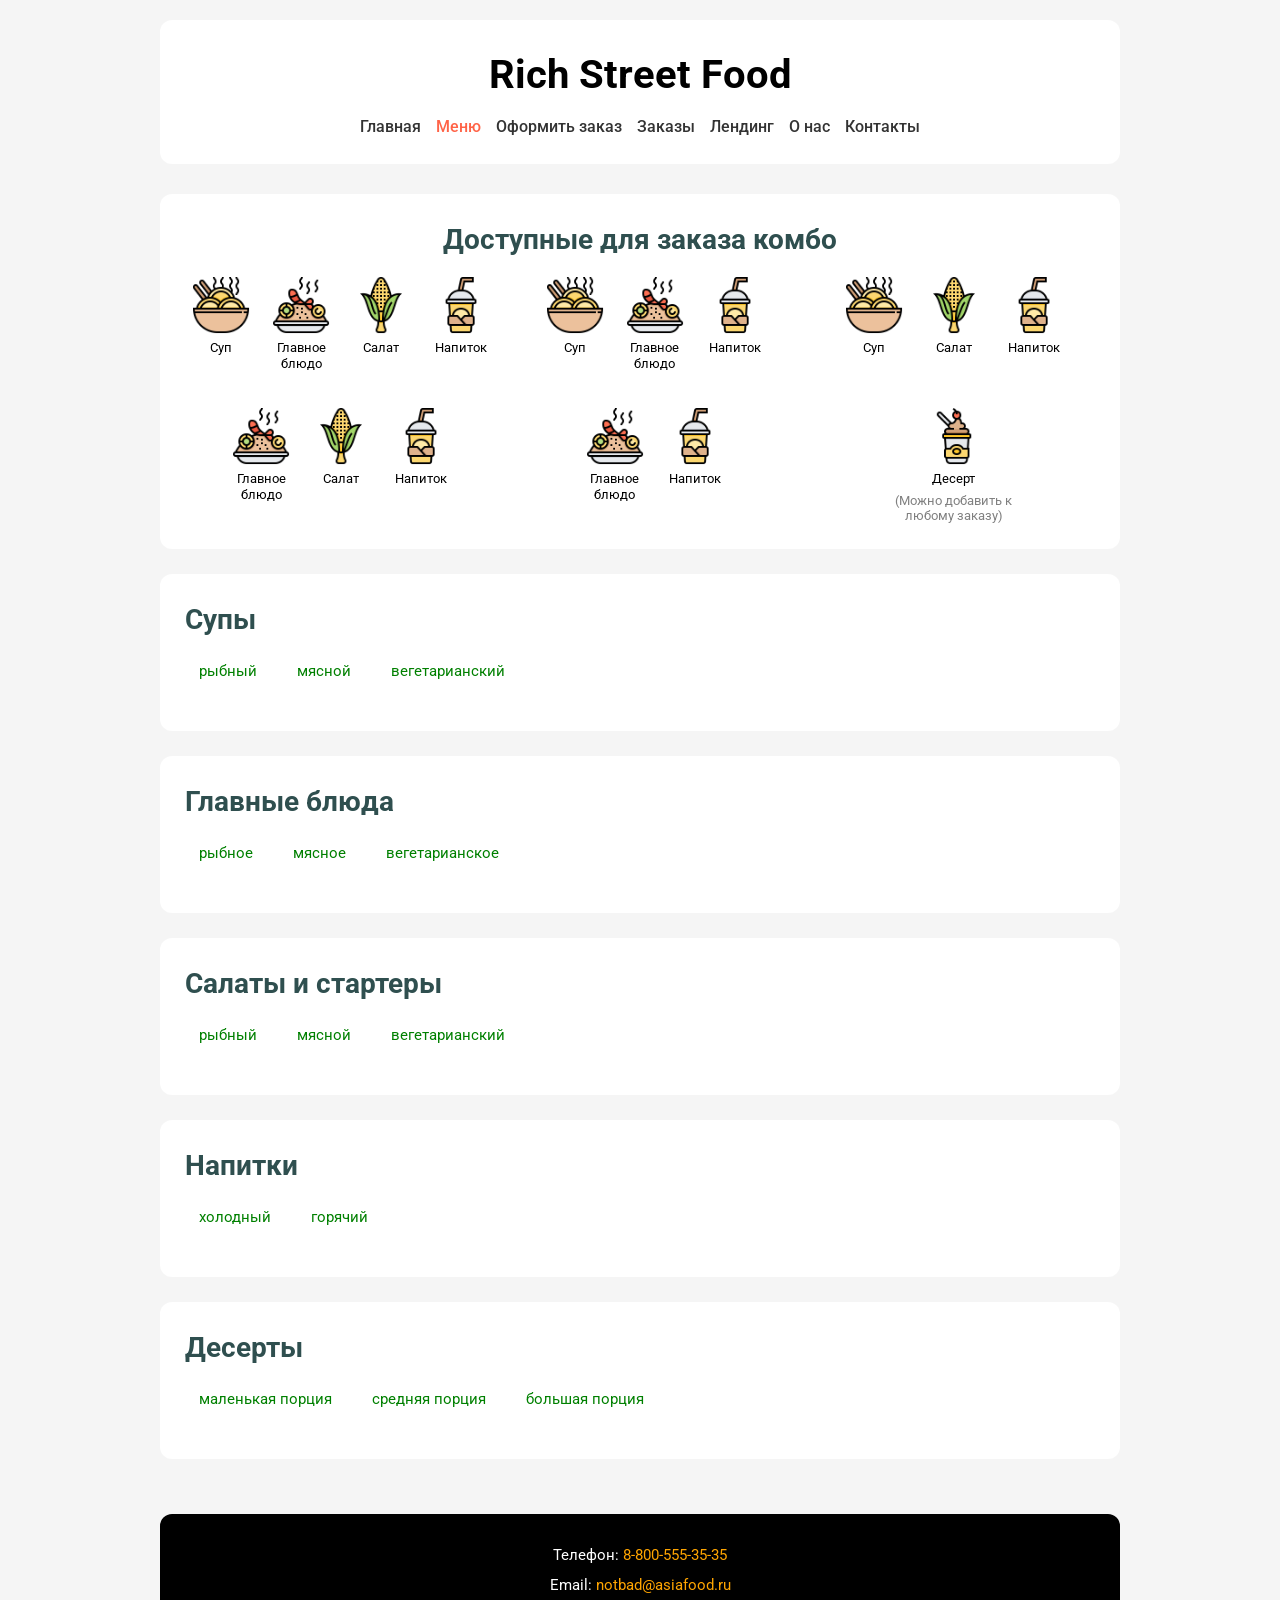
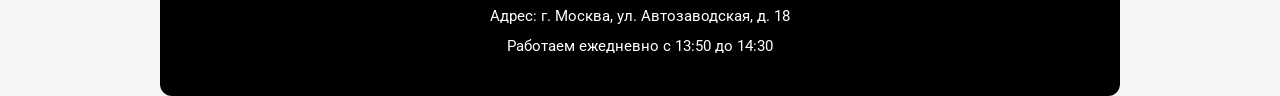
==== commit be041b4a: "до конечки" ====
--- a/menu.html
+++ b/menu.html
@@ -20,6 +20,8 @@
                 <a href="index.html">Главная</a>
                 <a href="menu.html" id="active">Меню</a>
                 <a href="order.html">Оформить заказ</a>
+                <a href="orders.html">Заказы</a>
+                <a href="landing/index.html">Лендинг</a>
                 <a href="index.html#about">О нас</a>
                 <a href="#contacts">Контакты</a>
             </nav>
@@ -129,6 +131,7 @@
             <p>Работаем ежедневно с 13:50 до 14:30</p>
         </footer>
     </div>
+<script src="scripts/config.js"></script>
 <script src="scripts/api.js"></script>
 <script src="scripts/order.js"></script>
 <script src="scripts/script.js"></script>
